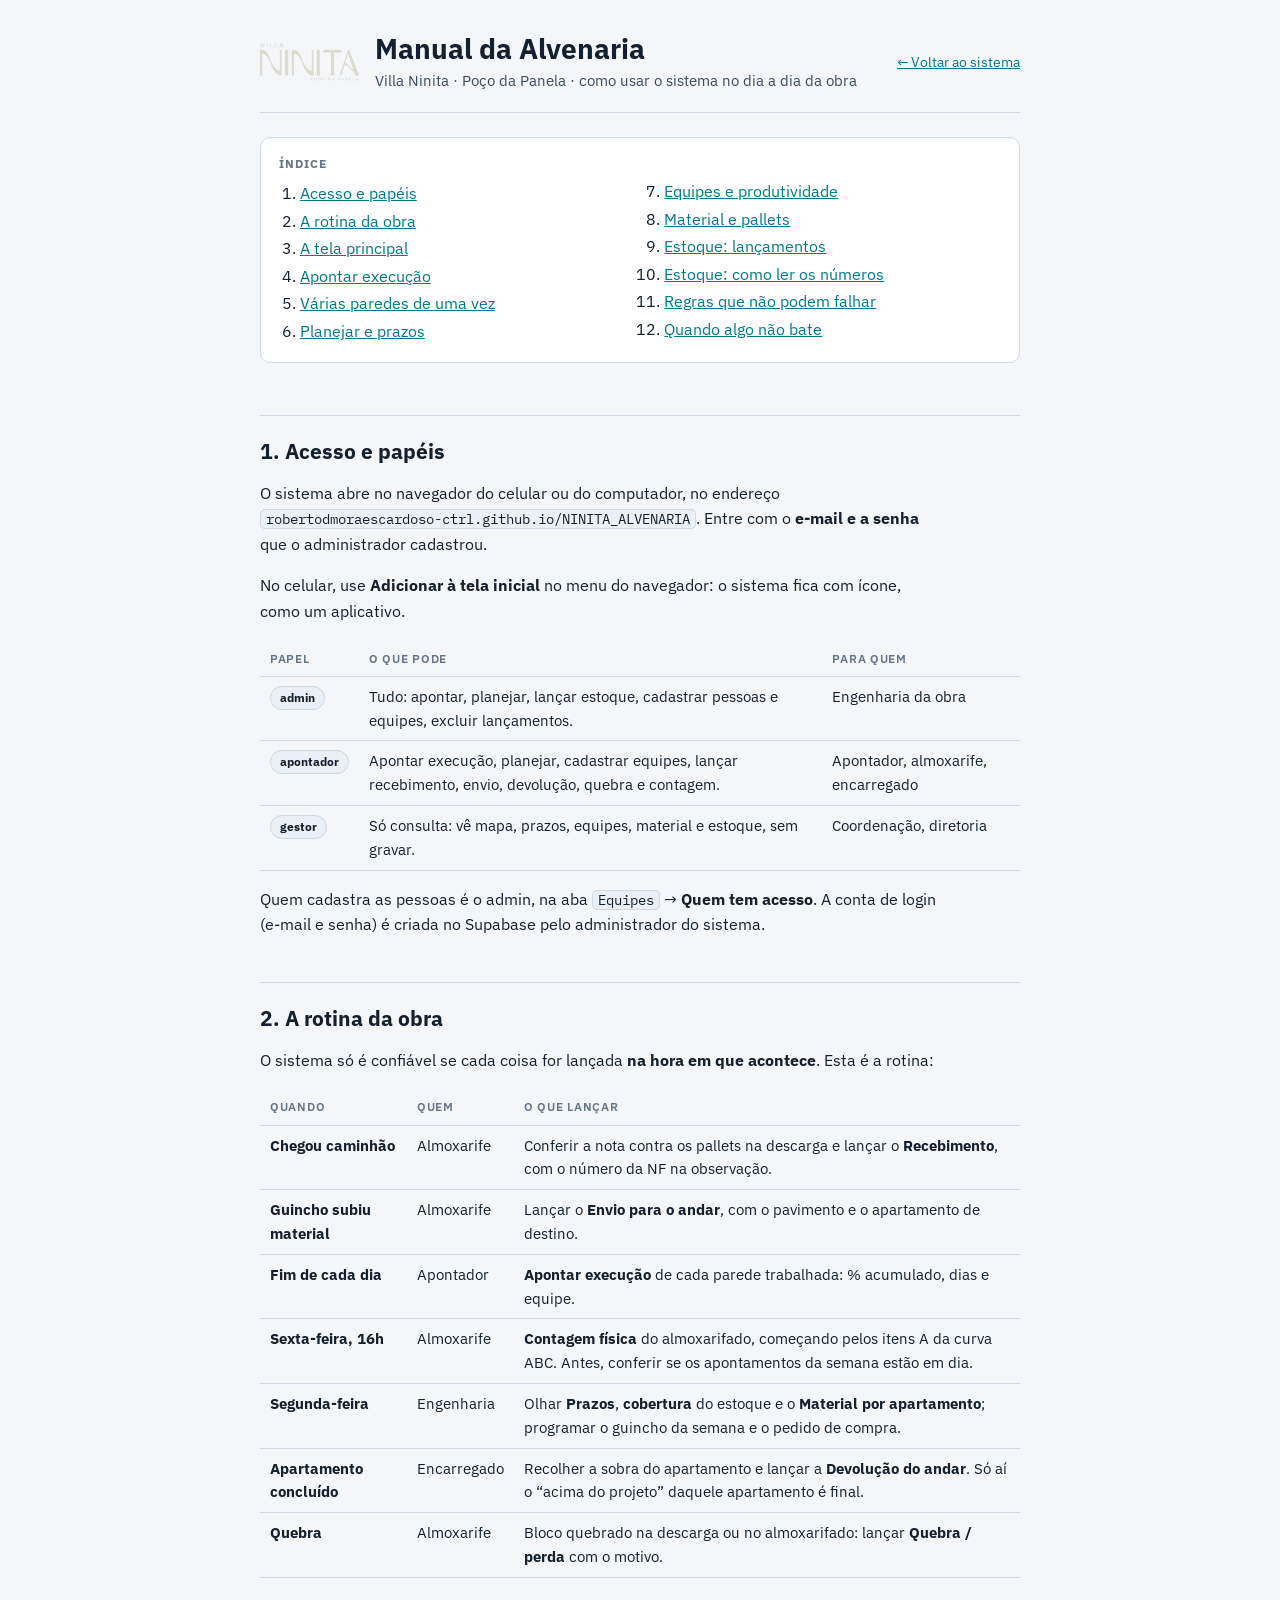
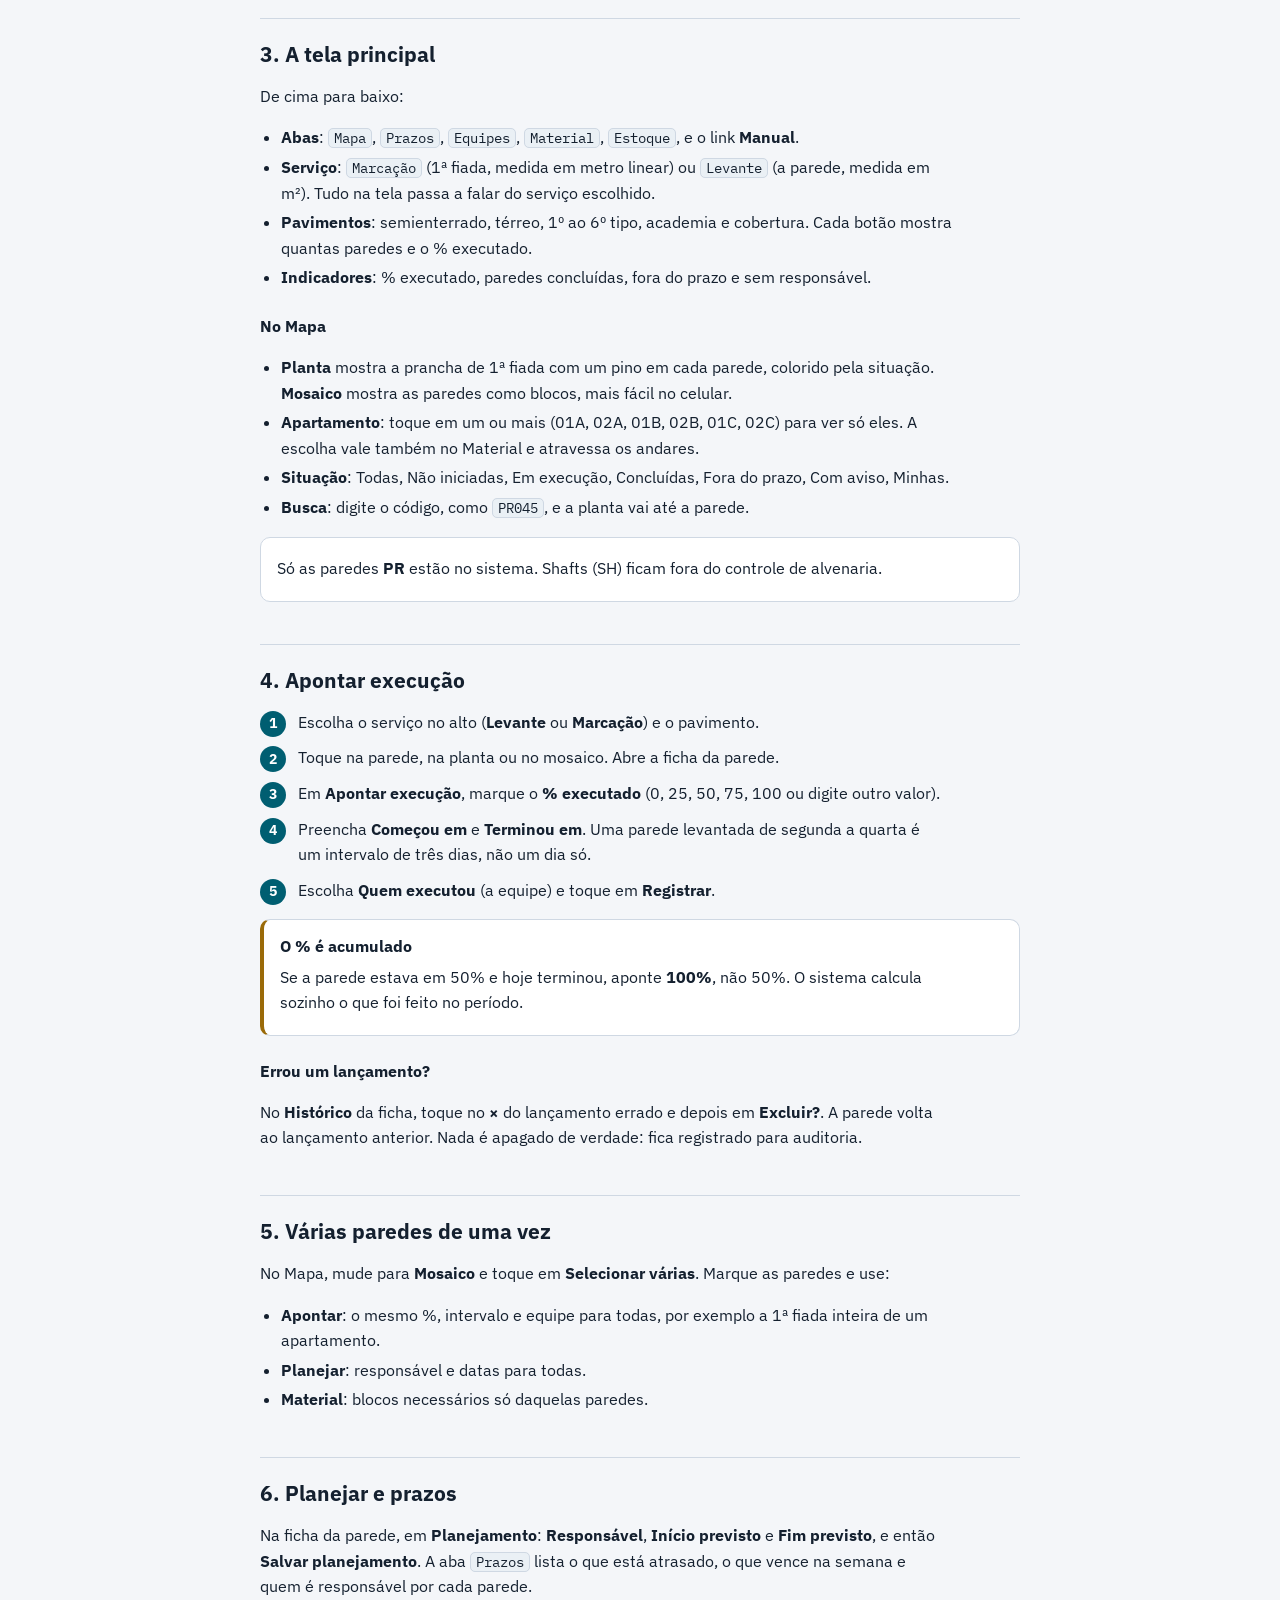
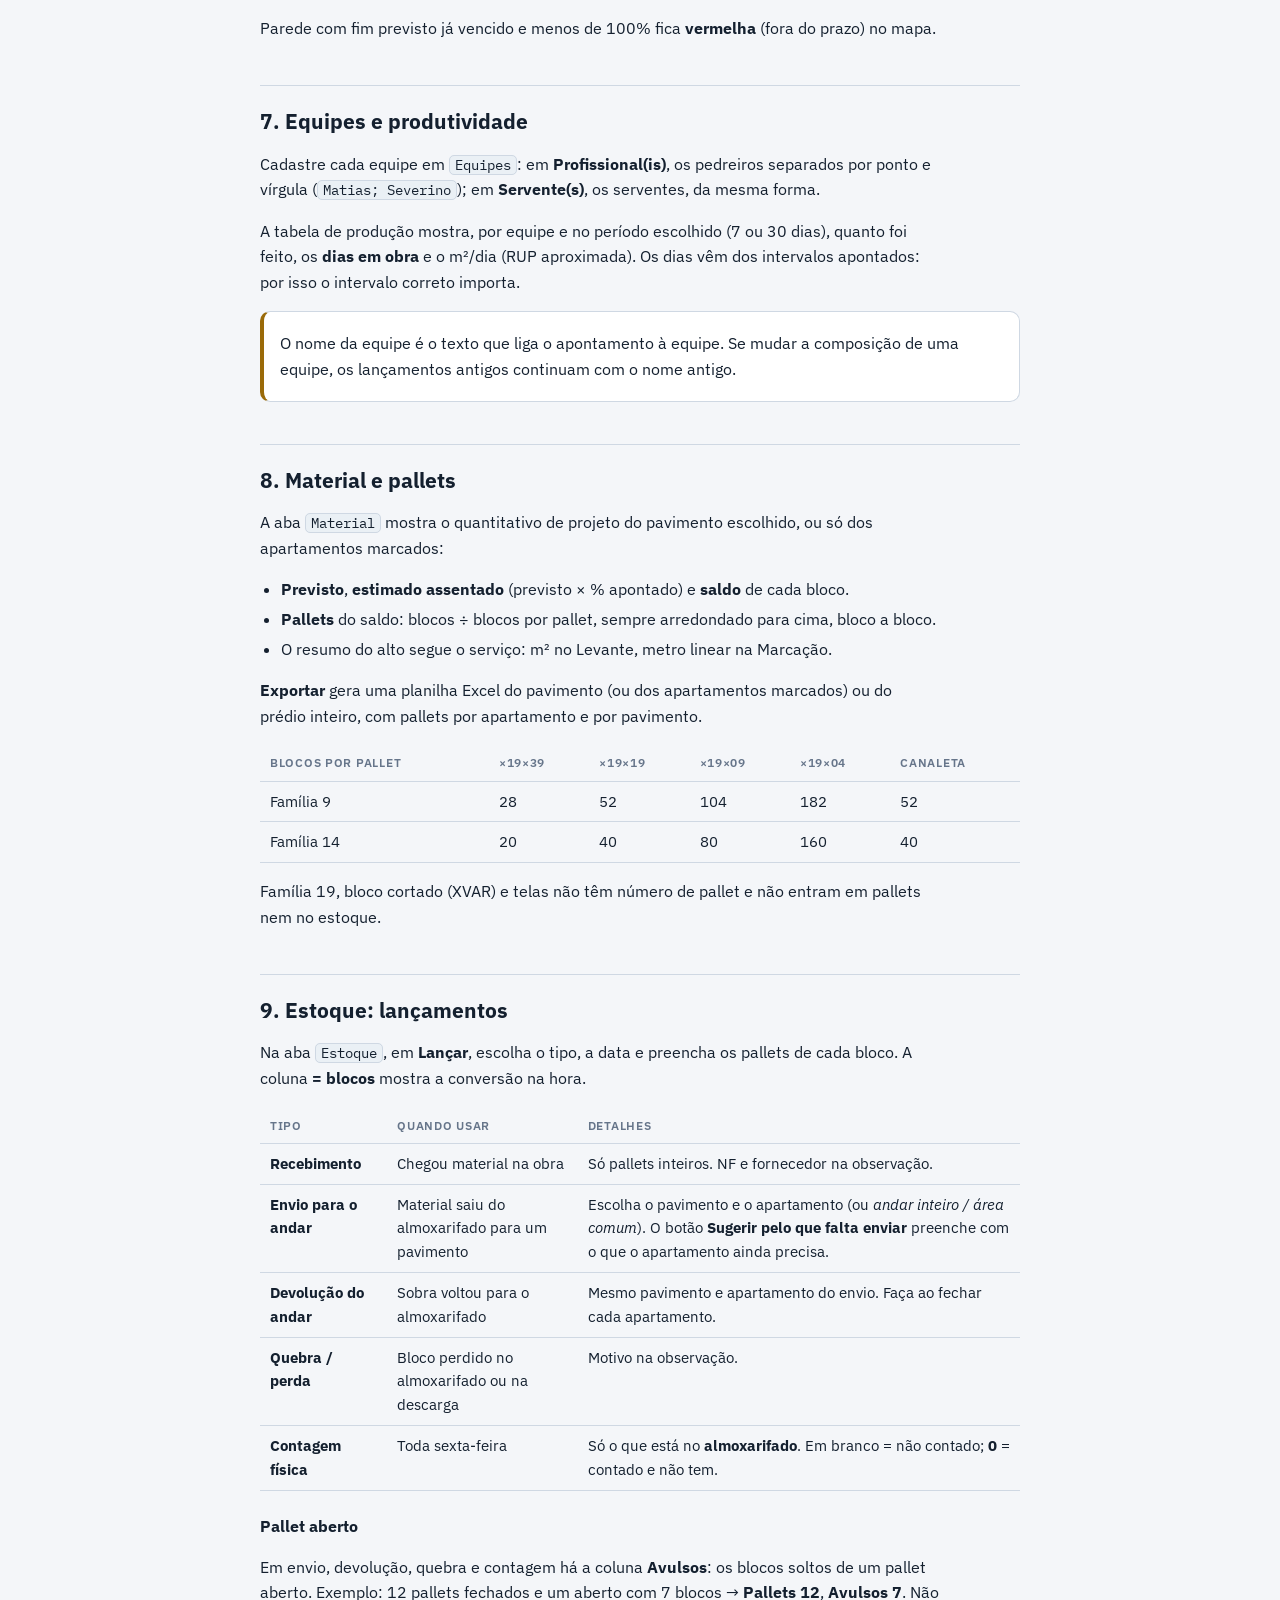
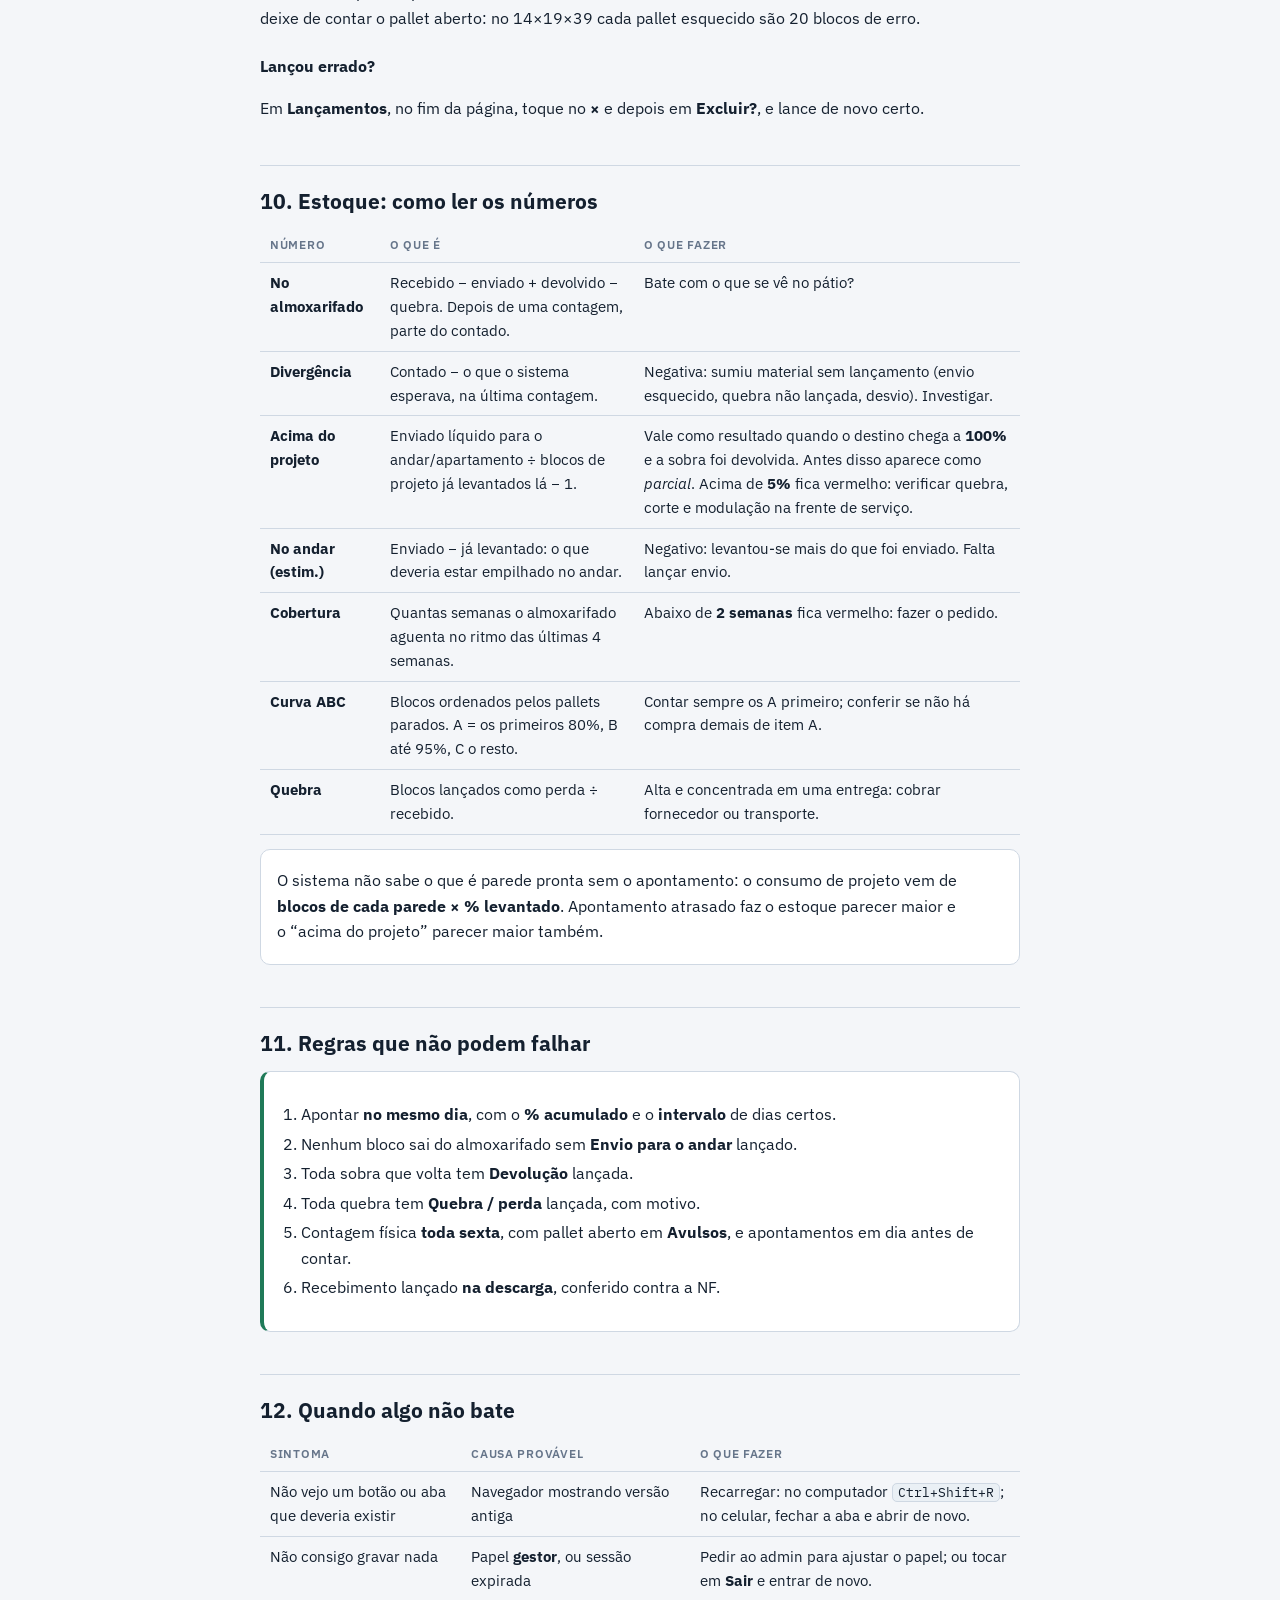
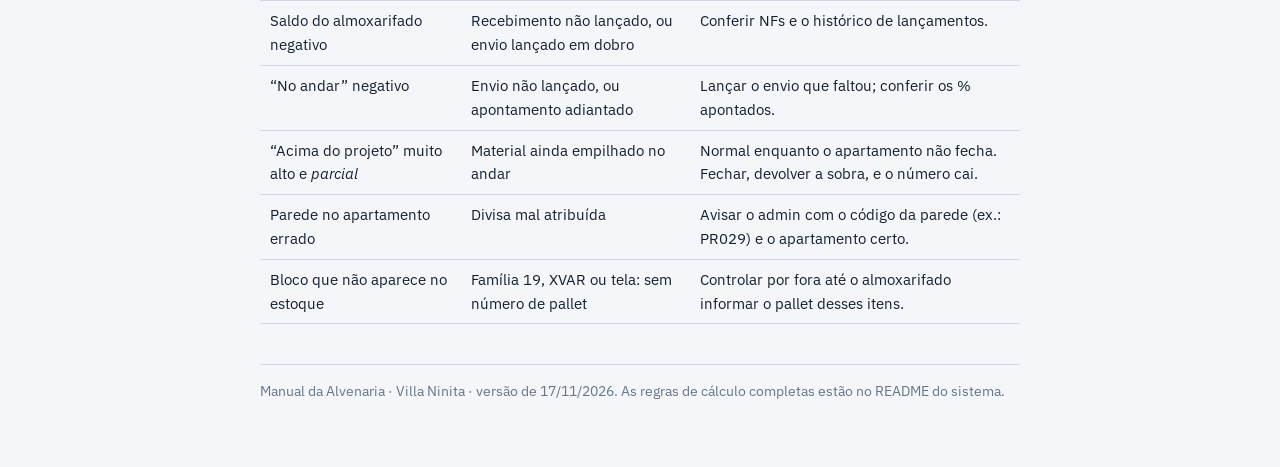
==== manual.html @ 015a8694 "feat(estoque): envio ao andar, devolução, quebra, avulsos, cobertura; manual Migração 007: tipos env" ====
<!doctype html>
<html lang="pt-BR">
<head>
<meta charset="utf-8">
<meta name="viewport" content="width=device-width, initial-scale=1, viewport-fit=cover">
<title>Manual da Alvenaria · Villa Ninita</title>
<link rel="icon" href="assets/img/icone.png">
<link rel="preconnect" href="https://fonts.googleapis.com">
<link rel="preconnect" href="https://fonts.gstatic.com" crossorigin>
<link href="https://fonts.googleapis.com/css2?family=IBM+Plex+Sans:wght@400;500;600;700&family=IBM+Plex+Mono:wght@500&display=swap" rel="stylesheet">
<style>
/* Manual de campo: uma coluna de leitura, índice no topo, mesma
   paleta do sistema (escura por padrão, clara se o aparelho pedir). */
:root{
  --fundo:#0b1220; --painel:#101b30; --painel-2:#1a253c; --borda:#2e3b56;
  --texto:#e8eaed; --texto-2:#a9b4c6; --texto-3:#75829a;
  --marca:#005e71; --destaque:#5daaab;
  --ok:#4fae8b; --alerta:#d9a441; --perigo:#e0645a;
  --corpo:"IBM Plex Sans", system-ui, -apple-system, "Segoe UI", sans-serif;
  --mono:"IBM Plex Mono", ui-monospace, Consolas, monospace;
  color-scheme:dark;
}
@media (prefers-color-scheme: light){
  :root:not([data-theme="dark"]){
    --fundo:#f4f6f9; --painel:#ffffff; --painel-2:#eaf0f5; --borda:#cfd8e3;
    --texto:#14202f; --texto-2:#3c4b60; --texto-3:#66758a;
    --marca:#005e71; --destaque:#007a8c;
    --ok:#1f7a58; --alerta:#9a6a08; --perigo:#b8372d;
    color-scheme:light;
  }
}
:root[data-theme="light"]{
  --fundo:#f4f6f9; --painel:#ffffff; --painel-2:#eaf0f5; --borda:#cfd8e3;
  --texto:#14202f; --texto-2:#3c4b60; --texto-3:#66758a;
  --marca:#005e71; --destaque:#007a8c;
  --ok:#1f7a58; --alerta:#9a6a08; --perigo:#b8372d;
  color-scheme:light;
}
*{box-sizing:border-box}
html{-webkit-text-size-adjust:100%}
body{margin:0;background:var(--fundo);color:var(--texto);font:16px/1.6 var(--corpo);
  padding-left:max(16px, env(safe-area-inset-left, 0px));padding-right:max(16px, env(safe-area-inset-right, 0px));
  padding-block:0 64px}
.pagina{max-width:760px;margin:0 auto}
header.capa{padding-block:32px 20px;border-bottom:1px solid var(--borda);display:flex;gap:16px;align-items:center;flex-wrap:wrap}
header.capa img{height:38px;width:auto}
header.capa .t{min-width:0}
h1{font-size:1.75rem;line-height:1.2;margin:0;text-wrap:balance}
.sub{color:var(--texto-2);margin:2px 0 0;font-size:.95rem}
.voltar{margin-left:auto;font-size:.9rem}
a{color:var(--destaque)}
a:focus-visible,button:focus-visible{outline:2px solid var(--destaque);outline-offset:2px}
nav.indice{margin:24px 0;padding:16px 18px;background:var(--painel);border:1px solid var(--borda);border-radius:10px}
nav.indice b{display:block;font-size:.75rem;letter-spacing:.08em;text-transform:uppercase;color:var(--texto-3);margin-bottom:6px}
nav.indice ol{margin:0;padding-left:1.3em;columns:2;column-gap:28px}
nav.indice li{break-inside:avoid;margin:2px 0}
@media (max-width:560px){ nav.indice ol{columns:1} }
section{padding-top:28px}
h2{font-size:1.3rem;line-height:1.3;margin:0 0 10px;text-wrap:balance;border-top:1px solid var(--borda);padding-top:22px}
h3{font-size:1.02rem;margin:22px 0 6px}
p,li{max-width:68ch}
ul,ol{padding-left:1.3em}
li{margin:4px 0}
.rotulo{font-family:var(--mono);font-size:.86em;background:var(--painel-2);border:1px solid var(--borda);border-radius:5px;padding:0 5px;white-space:nowrap}
.quadro{background:var(--painel);border:1px solid var(--borda);border-radius:10px;padding:14px 16px;margin:14px 0}
.quadro.alerta{border-left:4px solid var(--alerta)}
.quadro.perigo{border-left:4px solid var(--perigo)}
.quadro.ok{border-left:4px solid var(--ok)}
.quadro p{margin:.3em 0}
.quadro b.t{display:block;margin-bottom:2px}
.rolar{overflow-x:auto;margin:12px 0}
table{border-collapse:collapse;width:100%;font-size:.93rem;font-variant-numeric:tabular-nums}
th,td{text-align:left;padding:8px 10px;border-bottom:1px solid var(--borda);vertical-align:top}
th{font-size:.75rem;letter-spacing:.06em;text-transform:uppercase;color:var(--texto-3);font-weight:600}
.passos{counter-reset:p;list-style:none;padding-left:0}
.passos > li{counter-increment:p;position:relative;padding-left:38px;margin:10px 0}
.passos > li::before{content:counter(p);position:absolute;left:0;top:1px;width:26px;height:26px;border-radius:50%;
  background:var(--marca);color:#fff;font-weight:700;font-size:.85rem;display:grid;place-items:center}
.papel{display:inline-block;font-size:.78rem;font-weight:700;border-radius:999px;padding:1px 9px;border:1px solid var(--borda);background:var(--painel-2)}
footer{margin-top:40px;padding-top:16px;border-top:1px solid var(--borda);color:var(--texto-3);font-size:.85rem}
@media (prefers-reduced-motion: no-preference){ html{scroll-behavior:smooth} }
</style>
</head>
<body>
<div class="pagina">

<header class="capa">
  <img src="assets/img/logo.png" alt="Villa Ninita">
  <div class="t">
    <h1>Manual da Alvenaria</h1>
    <p class="sub">Villa Ninita · Poço da Panela · como usar o sistema no dia a dia da obra</p>
  </div>
  <a class="voltar" href="./">← Voltar ao sistema</a>
</header>

<nav class="indice" aria-label="Índice">
  <b>Índice</b>
  <ol>
    <li><a href="#acesso">Acesso e papéis</a></li>
    <li><a href="#rotina">A rotina da obra</a></li>
    <li><a href="#tela">A tela principal</a></li>
    <li><a href="#apontar">Apontar execução</a></li>
    <li><a href="#lote">Várias paredes de uma vez</a></li>
    <li><a href="#prazos">Planejar e prazos</a></li>
    <li><a href="#equipes">Equipes e produtividade</a></li>
    <li><a href="#material">Material e pallets</a></li>
    <li><a href="#estoque">Estoque: lançamentos</a></li>
    <li><a href="#ler">Estoque: como ler os números</a></li>
    <li><a href="#regras">Regras que não podem falhar</a></li>
    <li><a href="#problemas">Quando algo não bate</a></li>
  </ol>
</nav>

<section id="acesso">
  <h2>1. Acesso e papéis</h2>
  <p>O sistema abre no navegador do celular ou do computador, no endereço
    <span class="rotulo">robertodmoraescardoso-ctrl.github.io/NINITA_ALVENARIA</span>.
    Entre com o <b>e-mail e a senha</b> que o administrador cadastrou.</p>
  <p>No celular, use <b>Adicionar à tela inicial</b> no menu do navegador: o sistema fica com ícone, como um aplicativo.</p>
  <div class="rolar"><table>
    <thead><tr><th>Papel</th><th>O que pode</th><th>Para quem</th></tr></thead>
    <tbody>
      <tr><td><span class="papel">admin</span></td><td>Tudo: apontar, planejar, lançar estoque, cadastrar pessoas e equipes, excluir lançamentos.</td><td>Engenharia da obra</td></tr>
      <tr><td><span class="papel">apontador</span></td><td>Apontar execução, planejar, cadastrar equipes, lançar recebimento, envio, devolução, quebra e contagem.</td><td>Apontador, almoxarife, encarregado</td></tr>
      <tr><td><span class="papel">gestor</span></td><td>Só consulta: vê mapa, prazos, equipes, material e estoque, sem gravar.</td><td>Coordenação, diretoria</td></tr>
    </tbody>
  </table></div>
  <p>Quem cadastra as pessoas é o admin, na aba <span class="rotulo">Equipes</span> → <b>Quem tem acesso</b>. A conta de login (e-mail e senha) é criada no Supabase pelo administrador do sistema.</p>
</section>

<section id="rotina">
  <h2>2. A rotina da obra</h2>
  <p>O sistema só é confiável se cada coisa for lançada <b>na hora em que acontece</b>. Esta é a rotina:</p>
  <div class="rolar"><table>
    <thead><tr><th>Quando</th><th>Quem</th><th>O que lançar</th></tr></thead>
    <tbody>
      <tr><td><b>Chegou caminhão</b></td><td>Almoxarife</td><td>Conferir a nota contra os pallets na descarga e lançar o <b>Recebimento</b>, com o número da NF na observação.</td></tr>
      <tr><td><b>Guincho subiu material</b></td><td>Almoxarife</td><td>Lançar o <b>Envio para o andar</b>, com o pavimento e o apartamento de destino.</td></tr>
      <tr><td><b>Fim de cada dia</b></td><td>Apontador</td><td><b>Apontar execução</b> de cada parede trabalhada: % acumulado, dias e equipe.</td></tr>
      <tr><td><b>Sexta-feira, 16h</b></td><td>Almoxarife</td><td><b>Contagem física</b> do almoxarifado, começando pelos itens A da curva ABC. Antes, conferir se os apontamentos da semana estão em dia.</td></tr>
      <tr><td><b>Segunda-feira</b></td><td>Engenharia</td><td>Olhar <b>Prazos</b>, <b>cobertura</b> do estoque e o <b>Material por apartamento</b>; programar o guincho da semana e o pedido de compra.</td></tr>
      <tr><td><b>Apartamento concluído</b></td><td>Encarregado</td><td>Recolher a sobra do apartamento e lançar a <b>Devolução do andar</b>. Só aí o “acima do projeto” daquele apartamento é final.</td></tr>
      <tr><td><b>Quebra</b></td><td>Almoxarife</td><td>Bloco quebrado na descarga ou no almoxarifado: lançar <b>Quebra / perda</b> com o motivo.</td></tr>
    </tbody>
  </table></div>
</section>

<section id="tela">
  <h2>3. A tela principal</h2>
  <p>De cima para baixo:</p>
  <ul>
    <li><b>Abas</b>: <span class="rotulo">Mapa</span>, <span class="rotulo">Prazos</span>, <span class="rotulo">Equipes</span>, <span class="rotulo">Material</span>, <span class="rotulo">Estoque</span>, e o link <b>Manual</b>.</li>
    <li><b>Serviço</b>: <span class="rotulo">Marcação</span> (1ª fiada, medida em metro linear) ou <span class="rotulo">Levante</span> (a parede, medida em m²). Tudo na tela passa a falar do serviço escolhido.</li>
    <li><b>Pavimentos</b>: semienterrado, térreo, 1º ao 6º tipo, academia e cobertura. Cada botão mostra quantas paredes e o % executado.</li>
    <li><b>Indicadores</b>: % executado, paredes concluídas, fora do prazo e sem responsável.</li>
  </ul>
  <h3>No Mapa</h3>
  <ul>
    <li><b>Planta</b> mostra a prancha de 1ª fiada com um pino em cada parede, colorido pela situação. <b>Mosaico</b> mostra as paredes como blocos, mais fácil no celular.</li>
    <li><b>Apartamento</b>: toque em um ou mais (01A, 02A, 01B, 02B, 01C, 02C) para ver só eles. A escolha vale também no Material e atravessa os andares.</li>
    <li><b>Situação</b>: Todas, Não iniciadas, Em execução, Concluídas, Fora do prazo, Com aviso, Minhas.</li>
    <li><b>Busca</b>: digite o código, como <span class="rotulo">PR045</span>, e a planta vai até a parede.</li>
  </ul>
  <div class="quadro"><p>Só as paredes <b>PR</b> estão no sistema. Shafts (SH) ficam fora do controle de alvenaria.</p></div>
</section>

<section id="apontar">
  <h2>4. Apontar execução</h2>
  <ol class="passos">
    <li>Escolha o serviço no alto (<b>Levante</b> ou <b>Marcação</b>) e o pavimento.</li>
    <li>Toque na parede, na planta ou no mosaico. Abre a ficha da parede.</li>
    <li>Em <b>Apontar execução</b>, marque o <b>% executado</b> (0, 25, 50, 75, 100 ou digite outro valor).</li>
    <li>Preencha <b>Começou em</b> e <b>Terminou em</b>. Uma parede levantada de segunda a quarta é um intervalo de três dias, não um dia só.</li>
    <li>Escolha <b>Quem executou</b> (a equipe) e toque em <b>Registrar</b>.</li>
  </ol>
  <div class="quadro alerta"><b class="t">O % é acumulado</b>
    <p>Se a parede estava em 50% e hoje terminou, aponte <b>100%</b>, não 50%. O sistema calcula sozinho o que foi feito no período.</p></div>
  <h3>Errou um lançamento?</h3>
  <p>No <b>Histórico</b> da ficha, toque no <b>×</b> do lançamento errado e depois em <b>Excluir?</b>. A parede volta ao lançamento anterior. Nada é apagado de verdade: fica registrado para auditoria.</p>
</section>

<section id="lote">
  <h2>5. Várias paredes de uma vez</h2>
  <p>No Mapa, mude para <b>Mosaico</b> e toque em <b>Selecionar várias</b>. Marque as paredes e use:</p>
  <ul>
    <li><b>Apontar</b>: o mesmo %, intervalo e equipe para todas, por exemplo a 1ª fiada inteira de um apartamento.</li>
    <li><b>Planejar</b>: responsável e datas para todas.</li>
    <li><b>Material</b>: blocos necessários só daquelas paredes.</li>
  </ul>
</section>

<section id="prazos">
  <h2>6. Planejar e prazos</h2>
  <p>Na ficha da parede, em <b>Planejamento</b>: <b>Responsável</b>, <b>Início previsto</b> e <b>Fim previsto</b>, e então <b>Salvar planejamento</b>. A aba <span class="rotulo">Prazos</span> lista o que está atrasado, o que vence na semana e quem é responsável por cada parede.</p>
  <p>Parede com fim previsto já vencido e menos de 100% fica <b>vermelha</b> (fora do prazo) no mapa.</p>
</section>

<section id="equipes">
  <h2>7. Equipes e produtividade</h2>
  <p>Cadastre cada equipe em <span class="rotulo">Equipes</span>: em <b>Profissional(is)</b>, os pedreiros separados por ponto e vírgula (<span class="rotulo">Matias; Severino</span>); em <b>Servente(s)</b>, os serventes, da mesma forma.</p>
  <p>A tabela de produção mostra, por equipe e no período escolhido (7 ou 30 dias), quanto foi feito, os <b>dias em obra</b> e o m²/dia (RUP aproximada). Os dias vêm dos intervalos apontados: por isso o intervalo correto importa.</p>
  <div class="quadro alerta"><p>O nome da equipe é o texto que liga o apontamento à equipe. Se mudar a composição de uma equipe, os lançamentos antigos continuam com o nome antigo.</p></div>
</section>

<section id="material">
  <h2>8. Material e pallets</h2>
  <p>A aba <span class="rotulo">Material</span> mostra o quantitativo de projeto do pavimento escolhido, ou só dos apartamentos marcados:</p>
  <ul>
    <li><b>Previsto</b>, <b>estimado assentado</b> (previsto × % apontado) e <b>saldo</b> de cada bloco.</li>
    <li><b>Pallets</b> do saldo: blocos ÷ blocos por pallet, sempre arredondado para cima, bloco a bloco.</li>
    <li>O resumo do alto segue o serviço: m² no Levante, metro linear na Marcação.</li>
  </ul>
  <p><b>Exportar</b> gera uma planilha Excel do pavimento (ou dos apartamentos marcados) ou do prédio inteiro, com pallets por apartamento e por pavimento.</p>
  <div class="rolar"><table>
    <thead><tr><th>Blocos por pallet</th><th>×19×39</th><th>×19×19</th><th>×19×09</th><th>×19×04</th><th>Canaleta</th></tr></thead>
    <tbody>
      <tr><td>Família 9</td><td>28</td><td>52</td><td>104</td><td>182</td><td>52</td></tr>
      <tr><td>Família 14</td><td>20</td><td>40</td><td>80</td><td>160</td><td>40</td></tr>
    </tbody>
  </table></div>
  <p>Família 19, bloco cortado (XVAR) e telas não têm número de pallet e não entram em pallets nem no estoque.</p>
</section>

<section id="estoque">
  <h2>9. Estoque: lançamentos</h2>
  <p>Na aba <span class="rotulo">Estoque</span>, em <b>Lançar</b>, escolha o tipo, a data e preencha os pallets de cada bloco. A coluna <b>= blocos</b> mostra a conversão na hora.</p>
  <div class="rolar"><table>
    <thead><tr><th>Tipo</th><th>Quando usar</th><th>Detalhes</th></tr></thead>
    <tbody>
      <tr><td><b>Recebimento</b></td><td>Chegou material na obra</td><td>Só pallets inteiros. NF e fornecedor na observação.</td></tr>
      <tr><td><b>Envio para o andar</b></td><td>Material saiu do almoxarifado para um pavimento</td><td>Escolha o pavimento e o apartamento (ou <i>andar inteiro / área comum</i>). O botão <b>Sugerir pelo que falta enviar</b> preenche com o que o apartamento ainda precisa.</td></tr>
      <tr><td><b>Devolução do andar</b></td><td>Sobra voltou para o almoxarifado</td><td>Mesmo pavimento e apartamento do envio. Faça ao fechar cada apartamento.</td></tr>
      <tr><td><b>Quebra / perda</b></td><td>Bloco perdido no almoxarifado ou na descarga</td><td>Motivo na observação.</td></tr>
      <tr><td><b>Contagem física</b></td><td>Toda sexta-feira</td><td>Só o que está no <b>almoxarifado</b>. Em branco = não contado; <b>0</b> = contado e não tem.</td></tr>
    </tbody>
  </table></div>
  <h3>Pallet aberto</h3>
  <p>Em envio, devolução, quebra e contagem há a coluna <b>Avulsos</b>: os blocos soltos de um pallet aberto. Exemplo: 12 pallets fechados e um aberto com 7 blocos → <b>Pallets 12</b>, <b>Avulsos 7</b>. Não deixe de contar o pallet aberto: no 14×19×39 cada pallet esquecido são 20 blocos de erro.</p>
  <h3>Lançou errado?</h3>
  <p>Em <b>Lançamentos</b>, no fim da página, toque no <b>×</b> e depois em <b>Excluir?</b>, e lance de novo certo.</p>
</section>

<section id="ler">
  <h2>10. Estoque: como ler os números</h2>
  <div class="rolar"><table>
    <thead><tr><th>Número</th><th>O que é</th><th>O que fazer</th></tr></thead>
    <tbody>
      <tr><td><b>No almoxarifado</b></td><td>Recebido − enviado + devolvido − quebra. Depois de uma contagem, parte do contado.</td><td>Bate com o que se vê no pátio?</td></tr>
      <tr><td><b>Divergência</b></td><td>Contado − o que o sistema esperava, na última contagem.</td><td>Negativa: sumiu material sem lançamento (envio esquecido, quebra não lançada, desvio). Investigar.</td></tr>
      <tr><td><b>Acima do projeto</b></td><td>Enviado líquido para o andar/apartamento ÷ blocos de projeto já levantados lá − 1.</td><td>Vale como resultado quando o destino chega a <b>100%</b> e a sobra foi devolvida. Antes disso aparece como <i>parcial</i>. Acima de <b>5%</b> fica vermelho: verificar quebra, corte e modulação na frente de serviço.</td></tr>
      <tr><td><b>No andar (estim.)</b></td><td>Enviado − já levantado: o que deveria estar empilhado no andar.</td><td>Negativo: levantou-se mais do que foi enviado. Falta lançar envio.</td></tr>
      <tr><td><b>Cobertura</b></td><td>Quantas semanas o almoxarifado aguenta no ritmo das últimas 4 semanas.</td><td>Abaixo de <b>2 semanas</b> fica vermelho: fazer o pedido.</td></tr>
      <tr><td><b>Curva ABC</b></td><td>Blocos ordenados pelos pallets parados. A = os primeiros 80%, B até 95%, C o resto.</td><td>Contar sempre os A primeiro; conferir se não há compra demais de item A.</td></tr>
      <tr><td><b>Quebra</b></td><td>Blocos lançados como perda ÷ recebido.</td><td>Alta e concentrada em uma entrega: cobrar fornecedor ou transporte.</td></tr>
    </tbody>
  </table></div>
  <div class="quadro"><p>O sistema não sabe o que é parede pronta sem o apontamento: o consumo de projeto vem de <b>blocos de cada parede × % levantado</b>. Apontamento atrasado faz o estoque parecer maior e o “acima do projeto” parecer maior também.</p></div>
</section>

<section id="regras">
  <h2>11. Regras que não podem falhar</h2>
  <div class="quadro ok">
    <ol>
      <li>Apontar <b>no mesmo dia</b>, com o <b>% acumulado</b> e o <b>intervalo</b> de dias certos.</li>
      <li>Nenhum bloco sai do almoxarifado sem <b>Envio para o andar</b> lançado.</li>
      <li>Toda sobra que volta tem <b>Devolução</b> lançada.</li>
      <li>Toda quebra tem <b>Quebra / perda</b> lançada, com motivo.</li>
      <li>Contagem física <b>toda sexta</b>, com pallet aberto em <b>Avulsos</b>, e apontamentos em dia antes de contar.</li>
      <li>Recebimento lançado <b>na descarga</b>, conferido contra a NF.</li>
    </ol>
  </div>
</section>

<section id="problemas">
  <h2>12. Quando algo não bate</h2>
  <div class="rolar"><table>
    <thead><tr><th>Sintoma</th><th>Causa provável</th><th>O que fazer</th></tr></thead>
    <tbody>
      <tr><td>Não vejo um botão ou aba que deveria existir</td><td>Navegador mostrando versão antiga</td><td>Recarregar: no computador <span class="rotulo">Ctrl+Shift+R</span>; no celular, fechar a aba e abrir de novo.</td></tr>
      <tr><td>Não consigo gravar nada</td><td>Papel <b>gestor</b>, ou sessão expirada</td><td>Pedir ao admin para ajustar o papel; ou tocar em <b>Sair</b> e entrar de novo.</td></tr>
      <tr><td>Saldo do almoxarifado negativo</td><td>Recebimento não lançado, ou envio lançado em dobro</td><td>Conferir NFs e o histórico de lançamentos.</td></tr>
      <tr><td>“No andar” negativo</td><td>Envio não lançado, ou apontamento adiantado</td><td>Lançar o envio que faltou; conferir os % apontados.</td></tr>
      <tr><td>“Acima do projeto” muito alto e <i>parcial</i></td><td>Material ainda empilhado no andar</td><td>Normal enquanto o apartamento não fecha. Fechar, devolver a sobra, e o número cai.</td></tr>
      <tr><td>Parede no apartamento errado</td><td>Divisa mal atribuída</td><td>Avisar o admin com o código da parede (ex.: PR029) e o apartamento certo.</td></tr>
      <tr><td>Bloco que não aparece no estoque</td><td>Família 19, XVAR ou tela: sem número de pallet</td><td>Controlar por fora até o almoxarifado informar o pallet desses itens.</td></tr>
    </tbody>
  </table></div>
</section>

<footer>
  Manual da Alvenaria · Villa Ninita · versão de 17/11/2026. As regras de cálculo completas estão no README do sistema.
</footer>

</div>
</body>
</html>
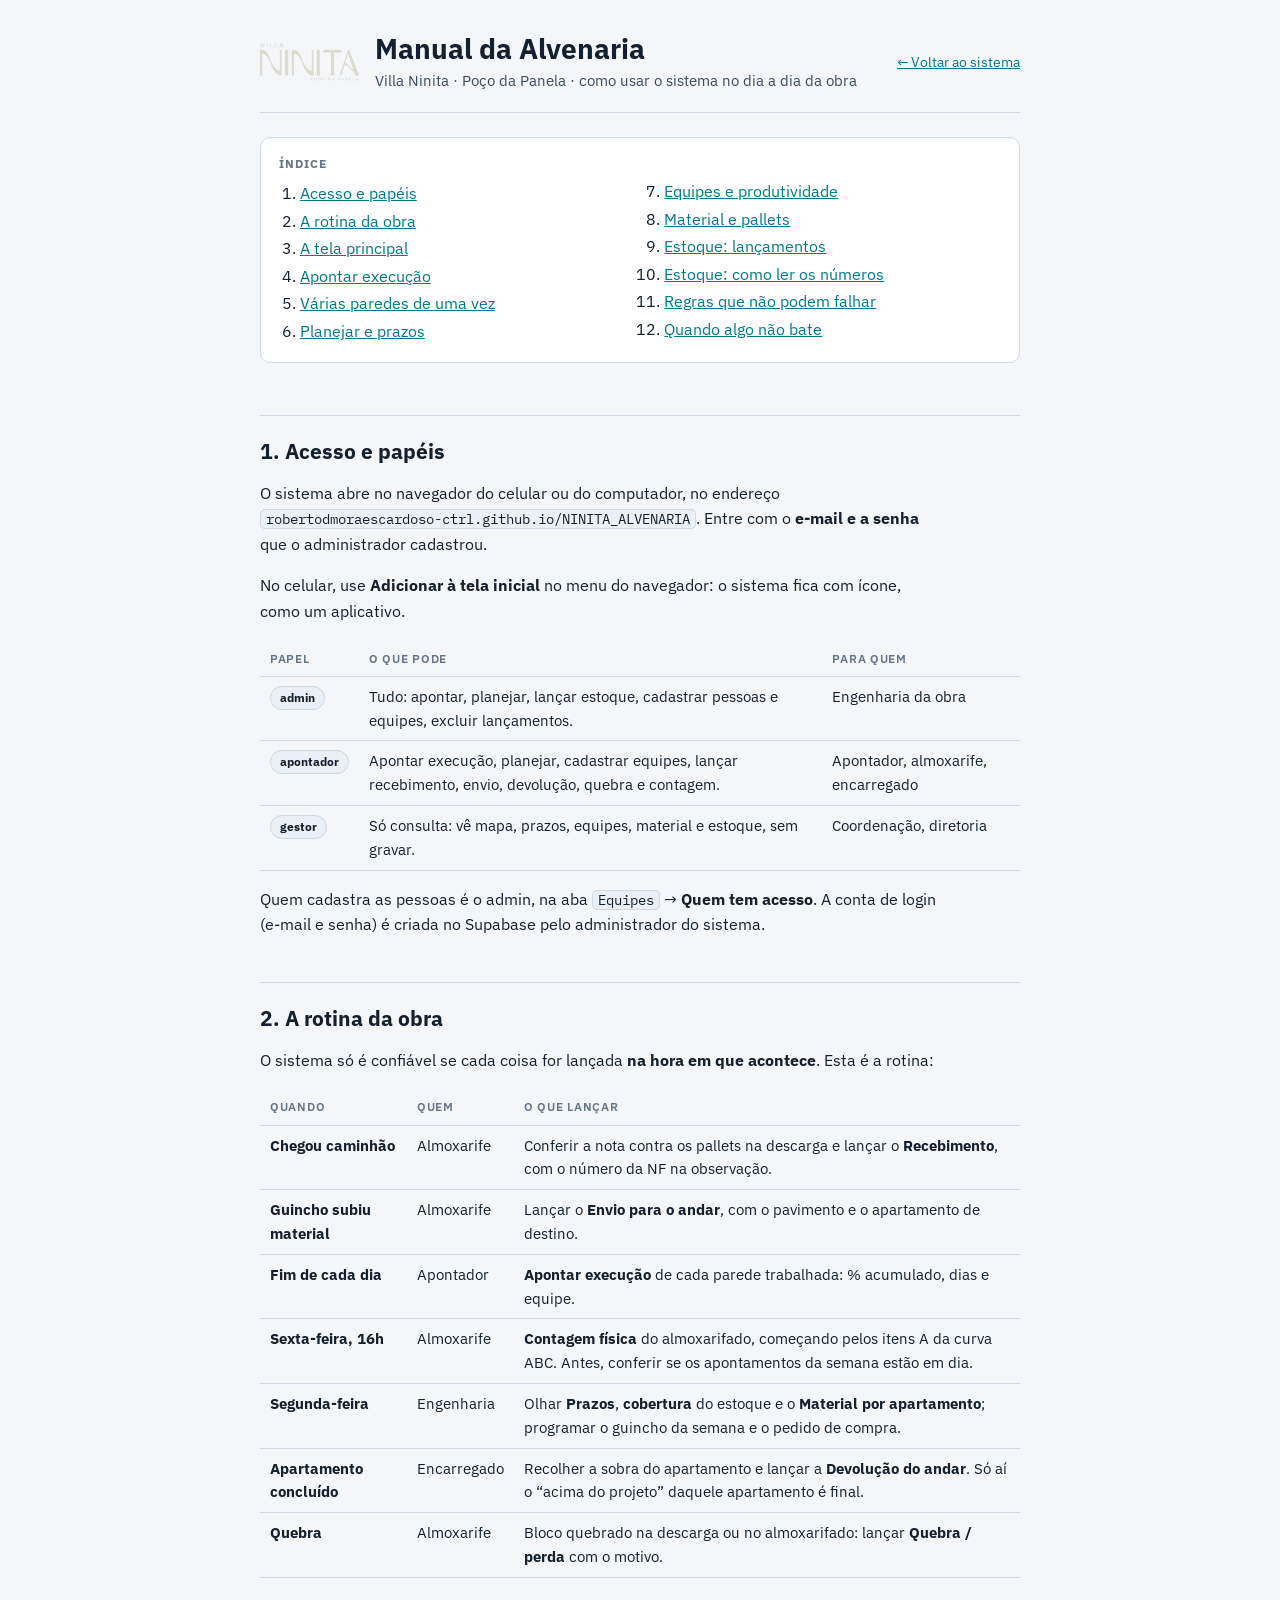
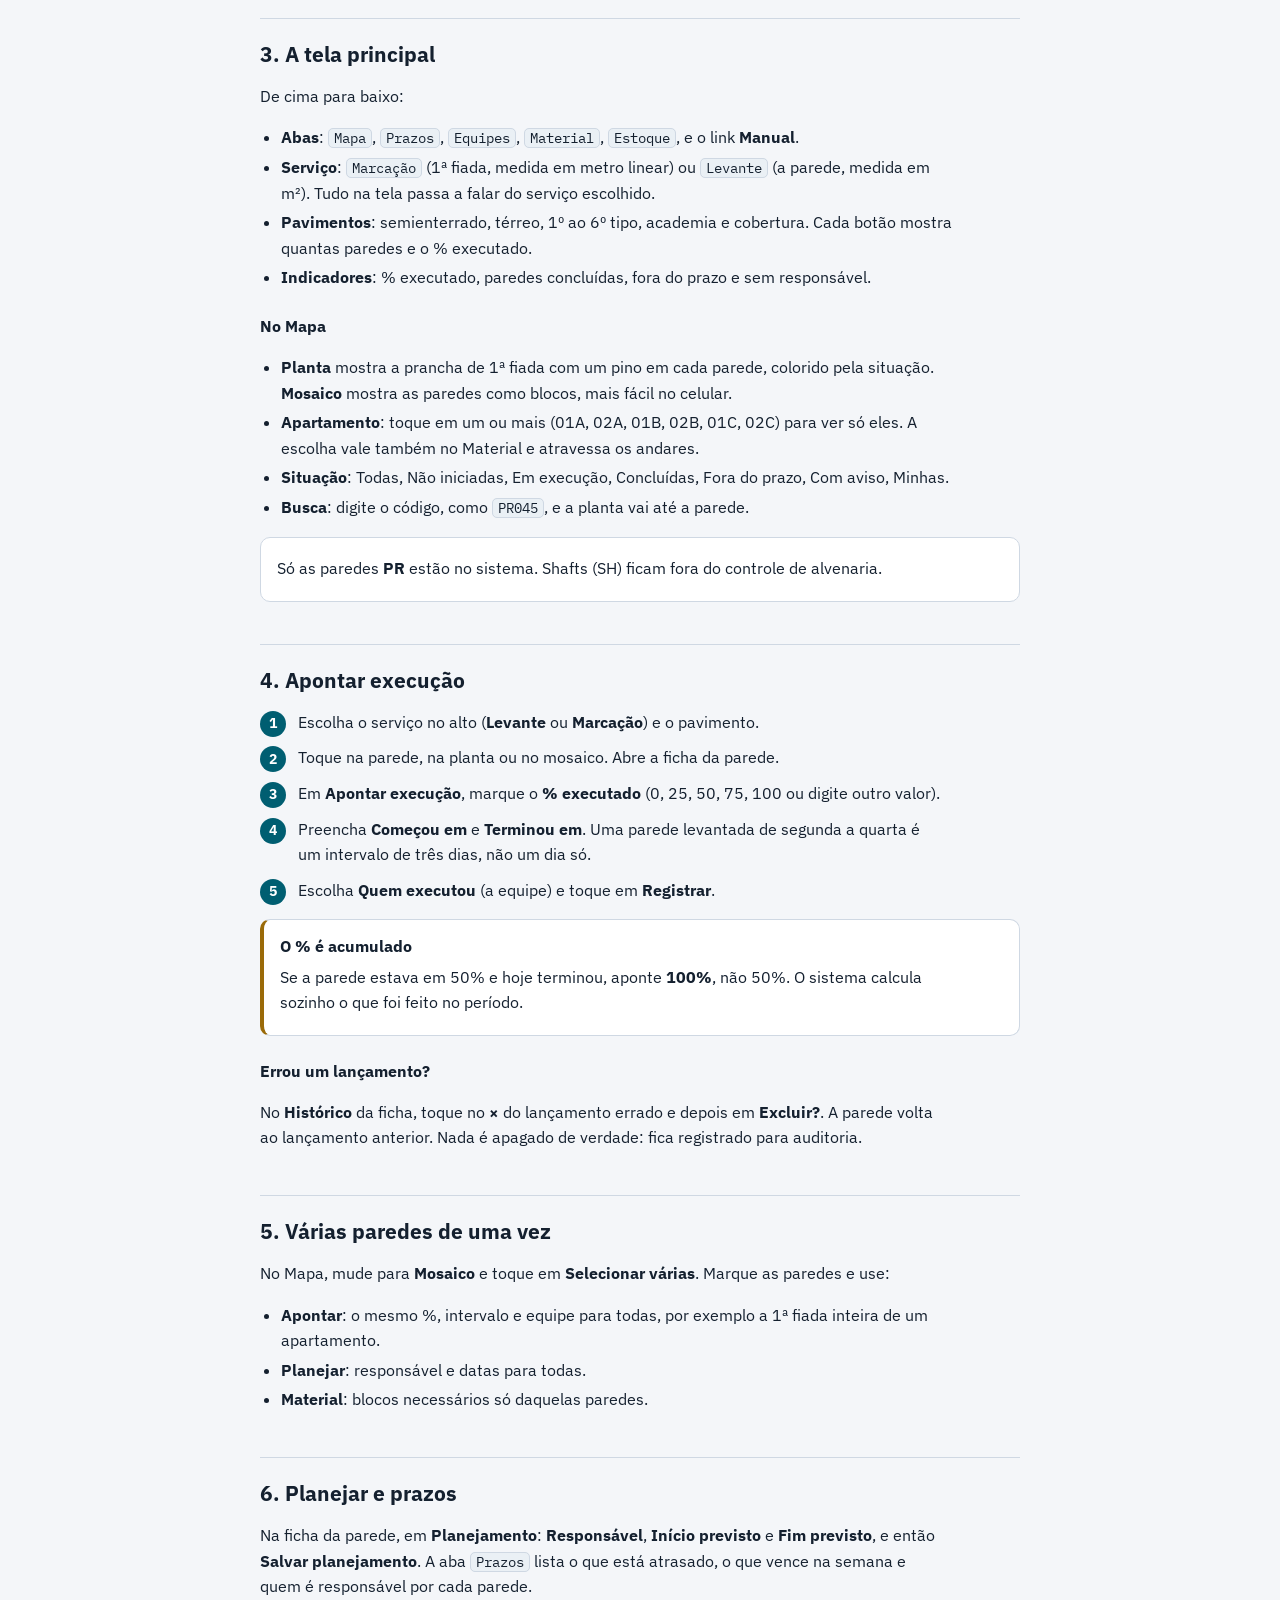
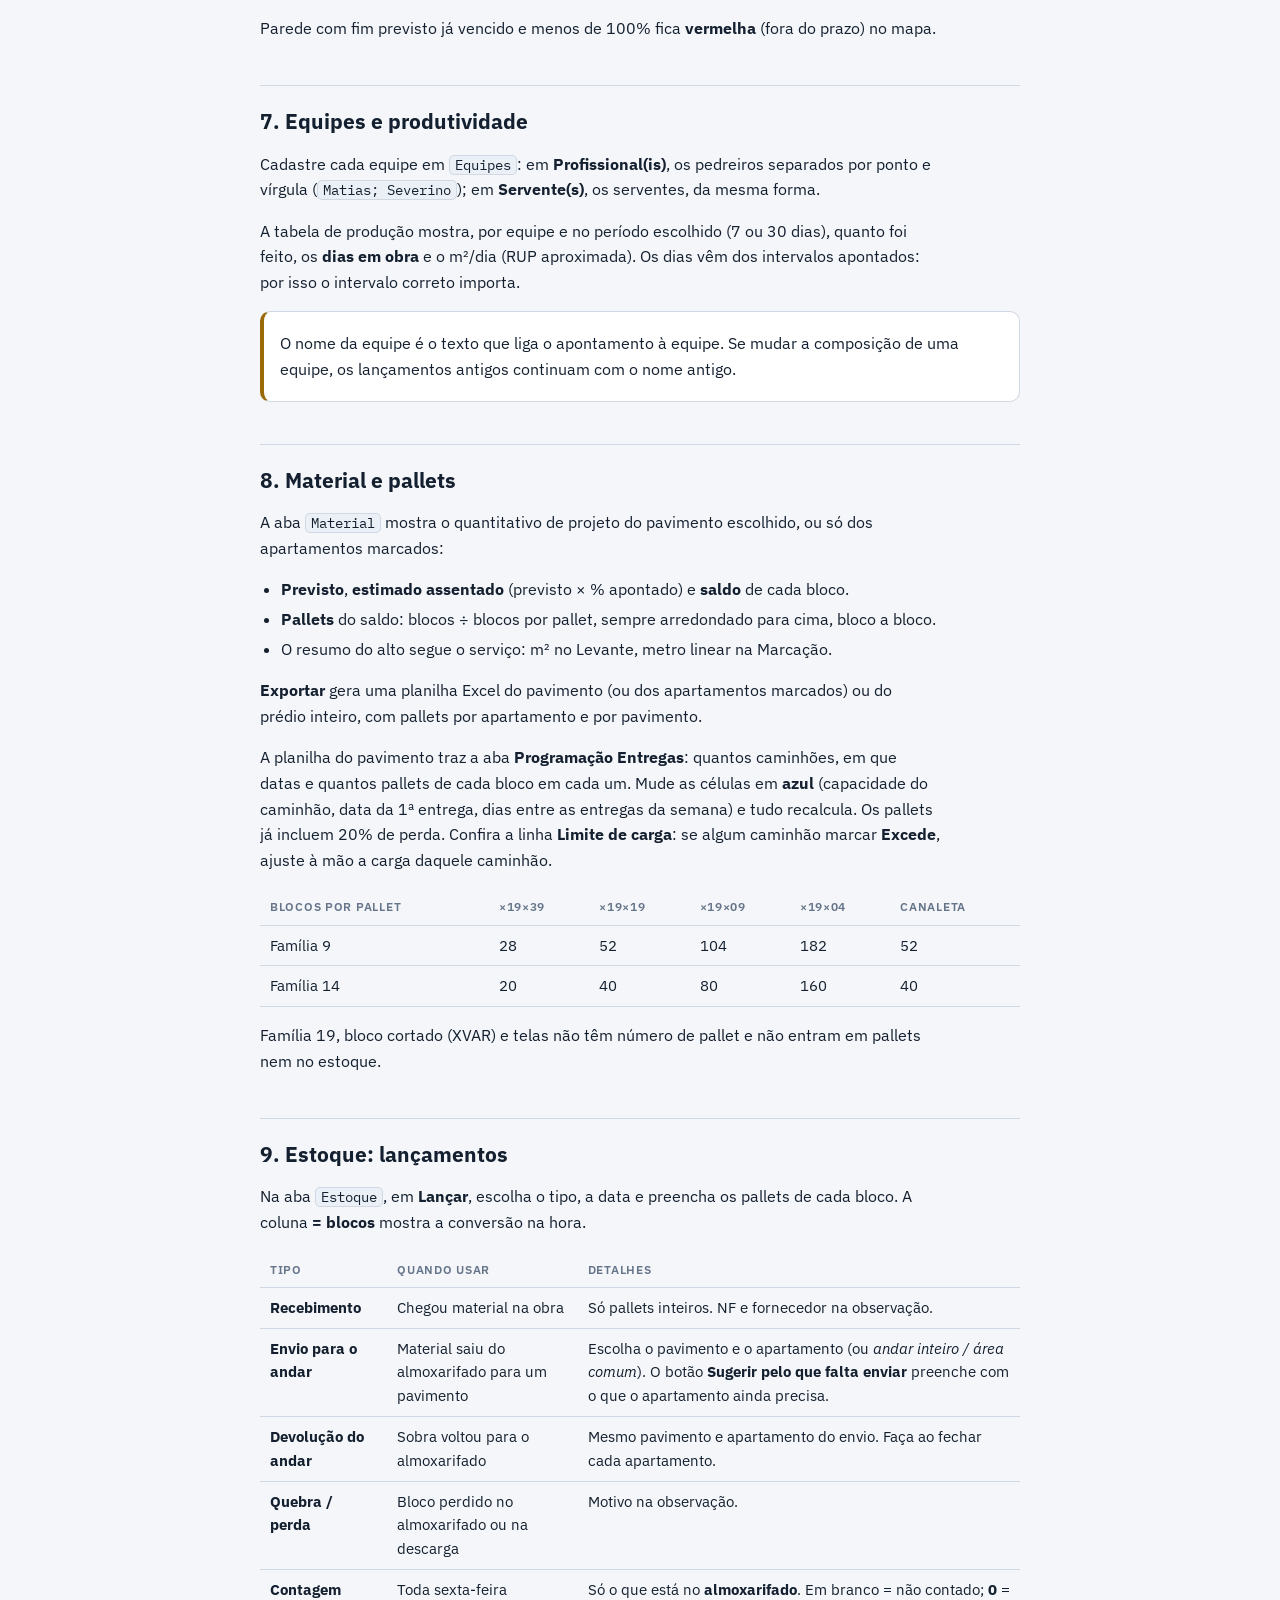
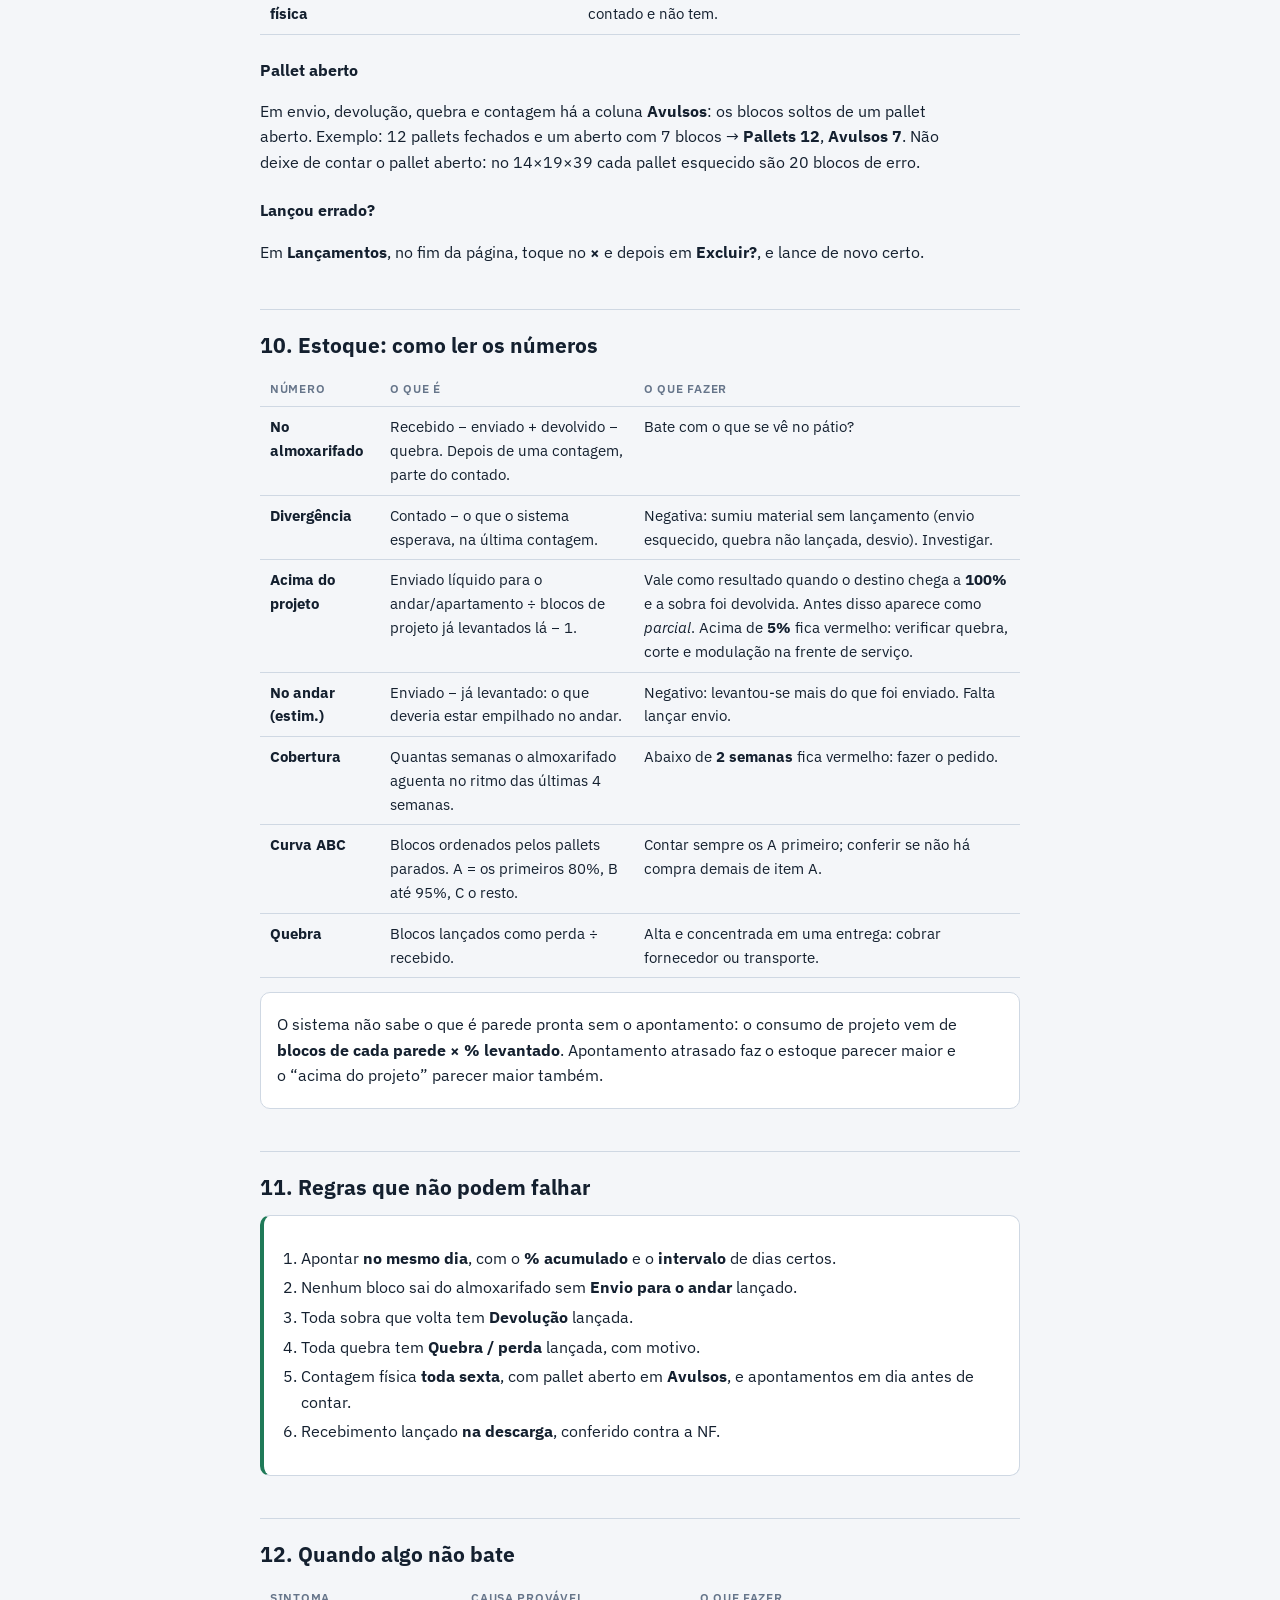
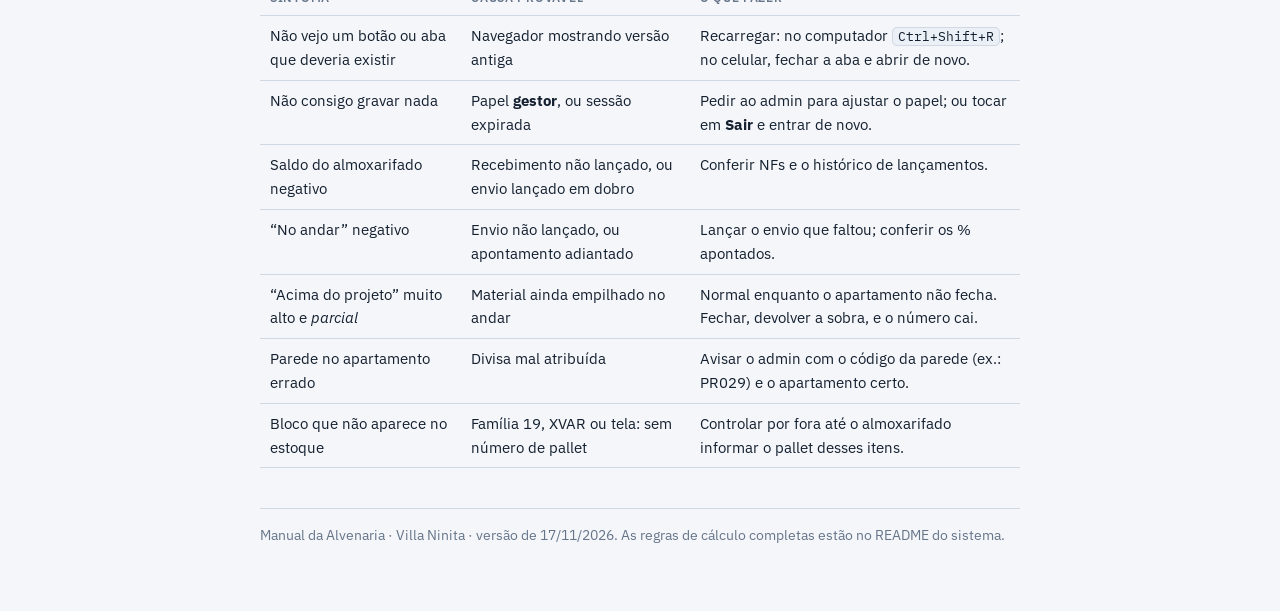
==== commit 0257fb66: "feat(planilha): aba Programação Entregas e visual do sistema no Excel Exportar <pavimento> ganha a a" ====
--- a/manual.html
+++ b/manual.html
@@ -211,6 +211,7 @@
     <li>O resumo do alto segue o serviço: m² no Levante, metro linear na Marcação.</li>
   </ul>
   <p><b>Exportar</b> gera uma planilha Excel do pavimento (ou dos apartamentos marcados) ou do prédio inteiro, com pallets por apartamento e por pavimento.</p>
+  <p>A planilha do pavimento traz a aba <b>Programação Entregas</b>: quantos caminhões, em que datas e quantos pallets de cada bloco em cada um. Mude as células em <b>azul</b> (capacidade do caminhão, data da 1ª entrega, dias entre as entregas da semana) e tudo recalcula. Os pallets já incluem 20% de perda. Confira a linha <b>Limite de carga</b>: se algum caminhão marcar <b>Excede</b>, ajuste à mão a carga daquele caminhão.</p>
   <div class="rolar"><table>
     <thead><tr><th>Blocos por pallet</th><th>×19×39</th><th>×19×19</th><th>×19×09</th><th>×19×04</th><th>Canaleta</th></tr></thead>
     <tbody>
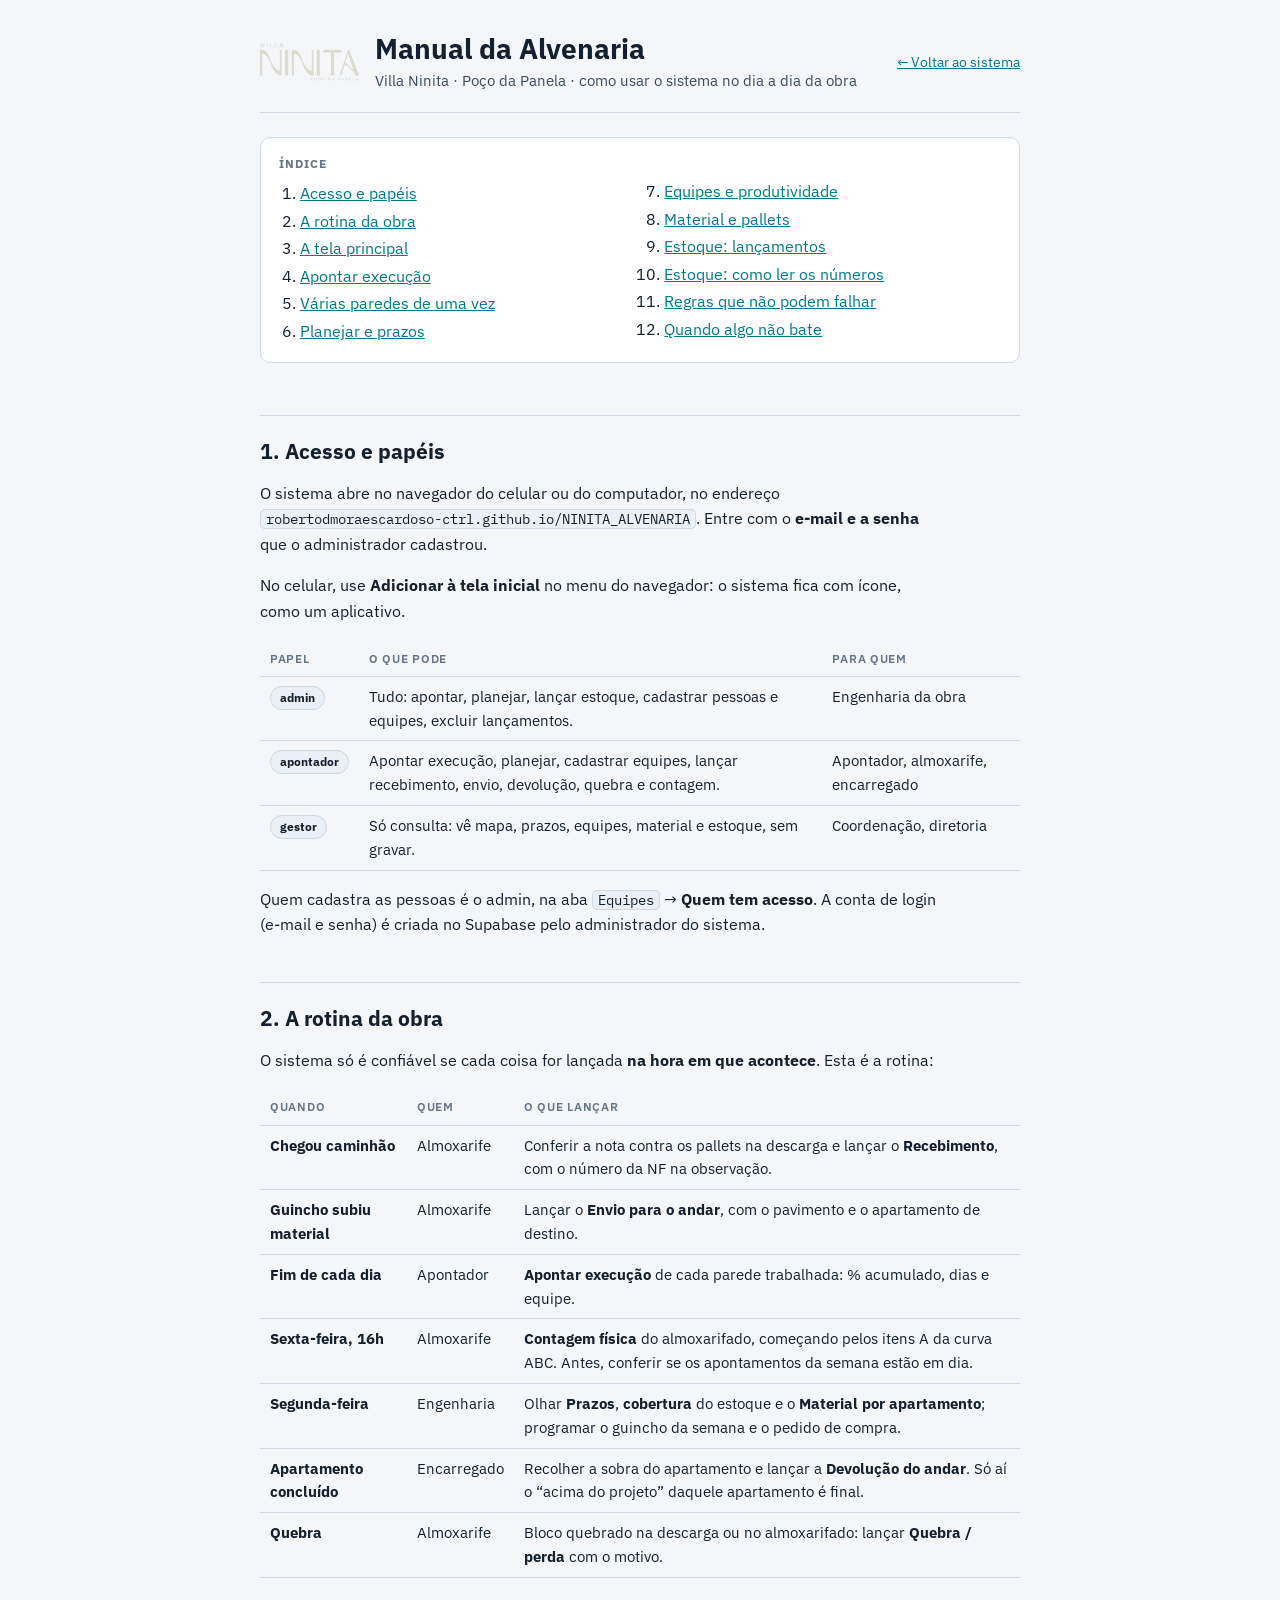
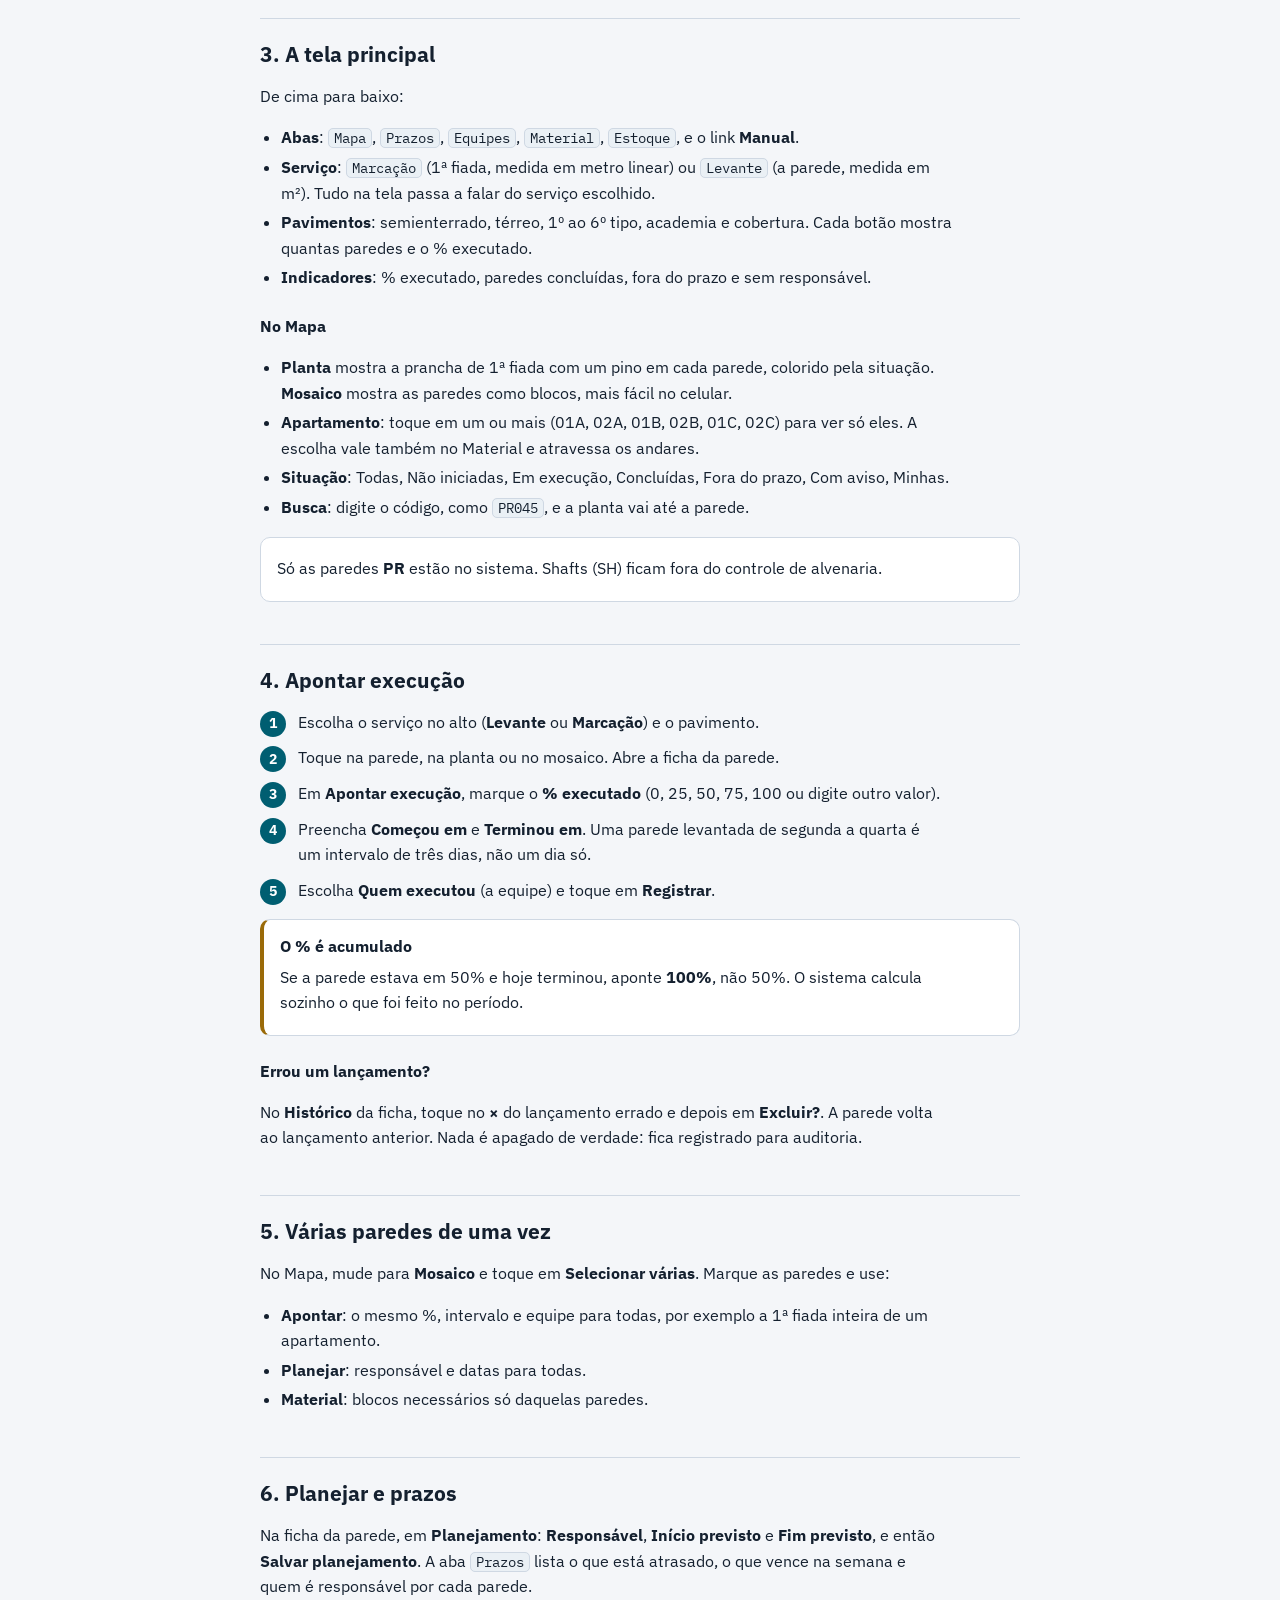
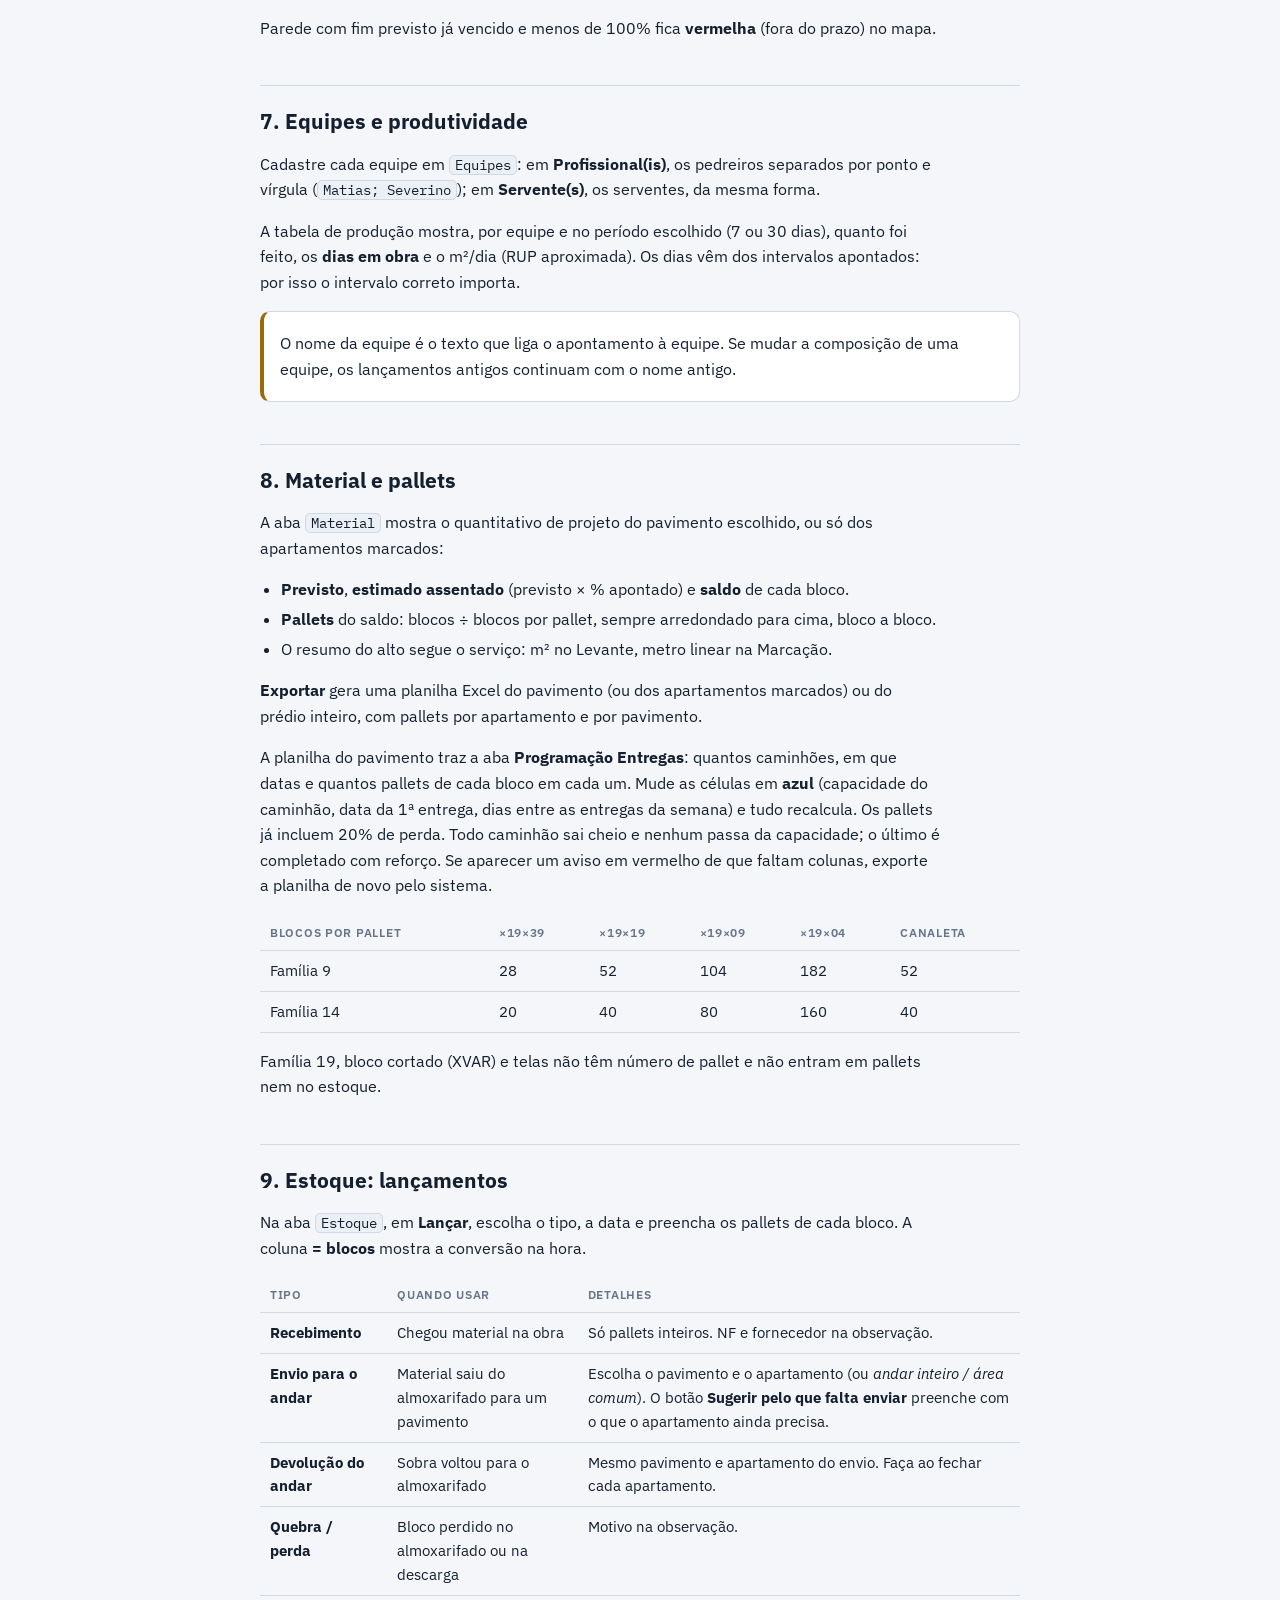
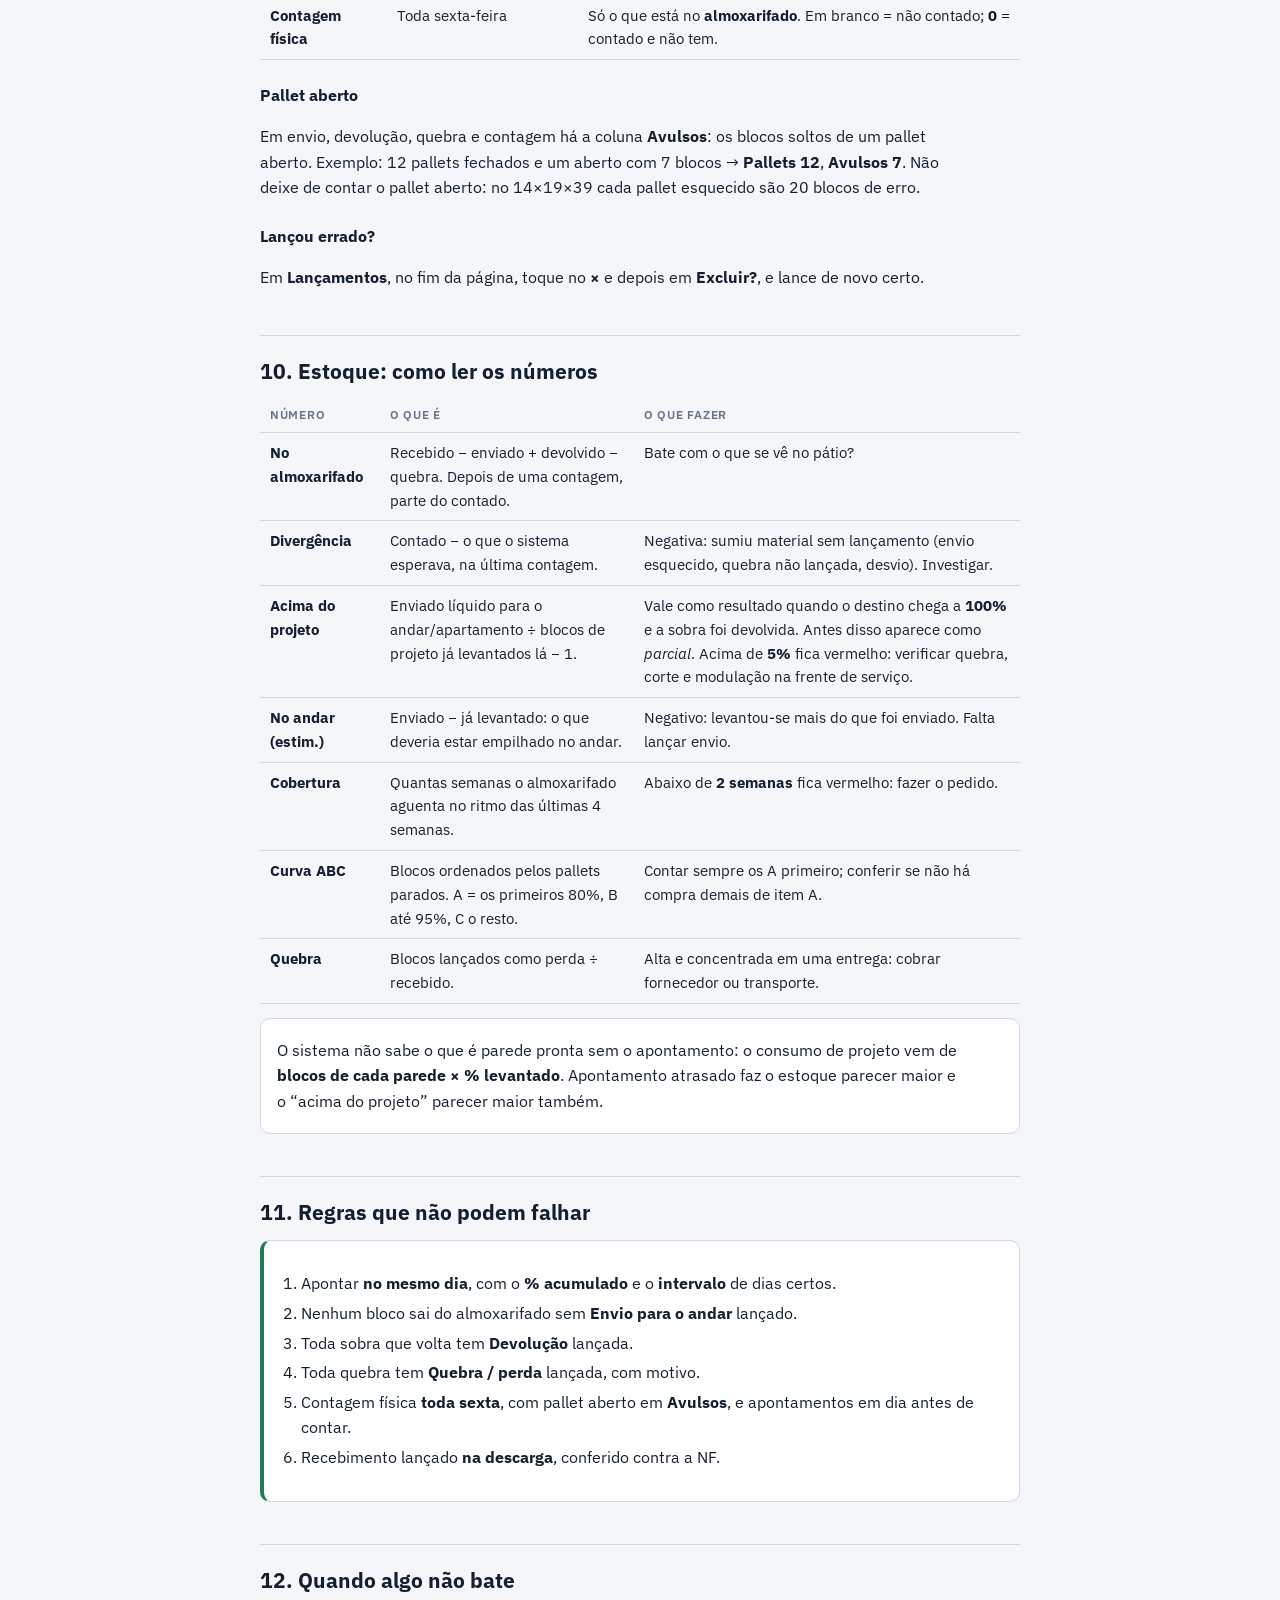
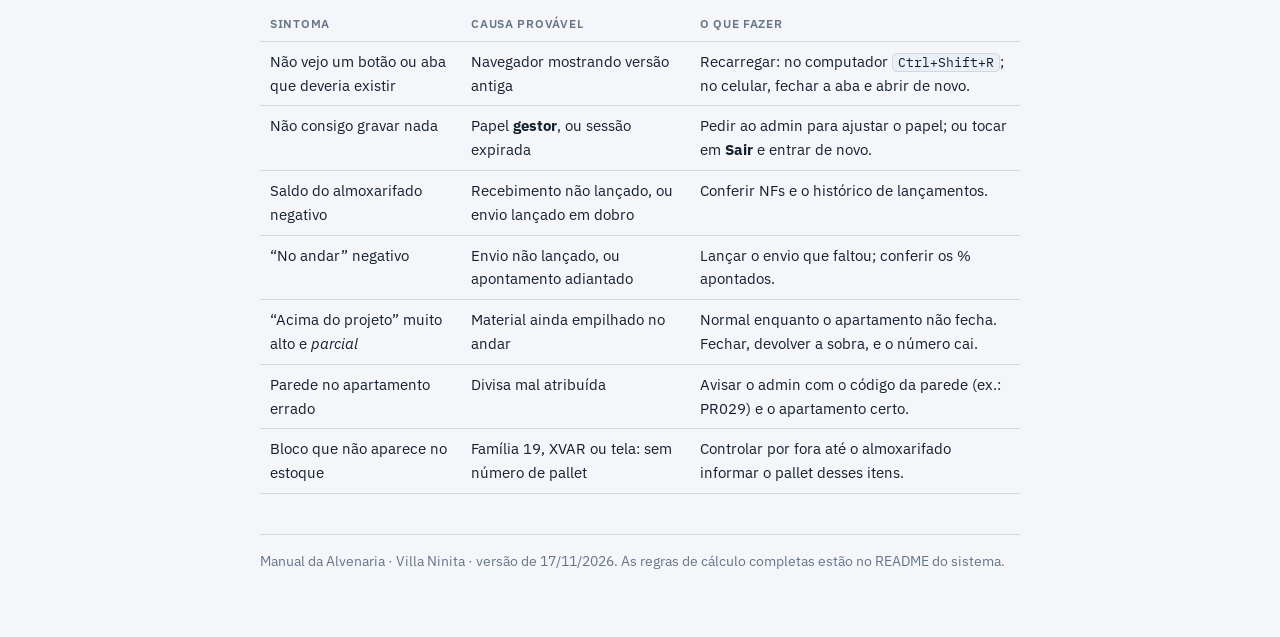
==== commit b5d5191d: "fix(planilha): rateio por maior resto — nenhum caminhão acima da capacidade O arredondamento SKU a S" ====
--- a/manual.html
+++ b/manual.html
@@ -211,7 +211,7 @@
     <li>O resumo do alto segue o serviço: m² no Levante, metro linear na Marcação.</li>
   </ul>
   <p><b>Exportar</b> gera uma planilha Excel do pavimento (ou dos apartamentos marcados) ou do prédio inteiro, com pallets por apartamento e por pavimento.</p>
-  <p>A planilha do pavimento traz a aba <b>Programação Entregas</b>: quantos caminhões, em que datas e quantos pallets de cada bloco em cada um. Mude as células em <b>azul</b> (capacidade do caminhão, data da 1ª entrega, dias entre as entregas da semana) e tudo recalcula. Os pallets já incluem 20% de perda. Confira a linha <b>Limite de carga</b>: se algum caminhão marcar <b>Excede</b>, ajuste à mão a carga daquele caminhão.</p>
+  <p>A planilha do pavimento traz a aba <b>Programação Entregas</b>: quantos caminhões, em que datas e quantos pallets de cada bloco em cada um. Mude as células em <b>azul</b> (capacidade do caminhão, data da 1ª entrega, dias entre as entregas da semana) e tudo recalcula. Os pallets já incluem 20% de perda. Todo caminhão sai cheio e nenhum passa da capacidade; o último é completado com reforço. Se aparecer um aviso em vermelho de que faltam colunas, exporte a planilha de novo pelo sistema.</p>
   <div class="rolar"><table>
     <thead><tr><th>Blocos por pallet</th><th>×19×39</th><th>×19×19</th><th>×19×09</th><th>×19×04</th><th>Canaleta</th></tr></thead>
     <tbody>
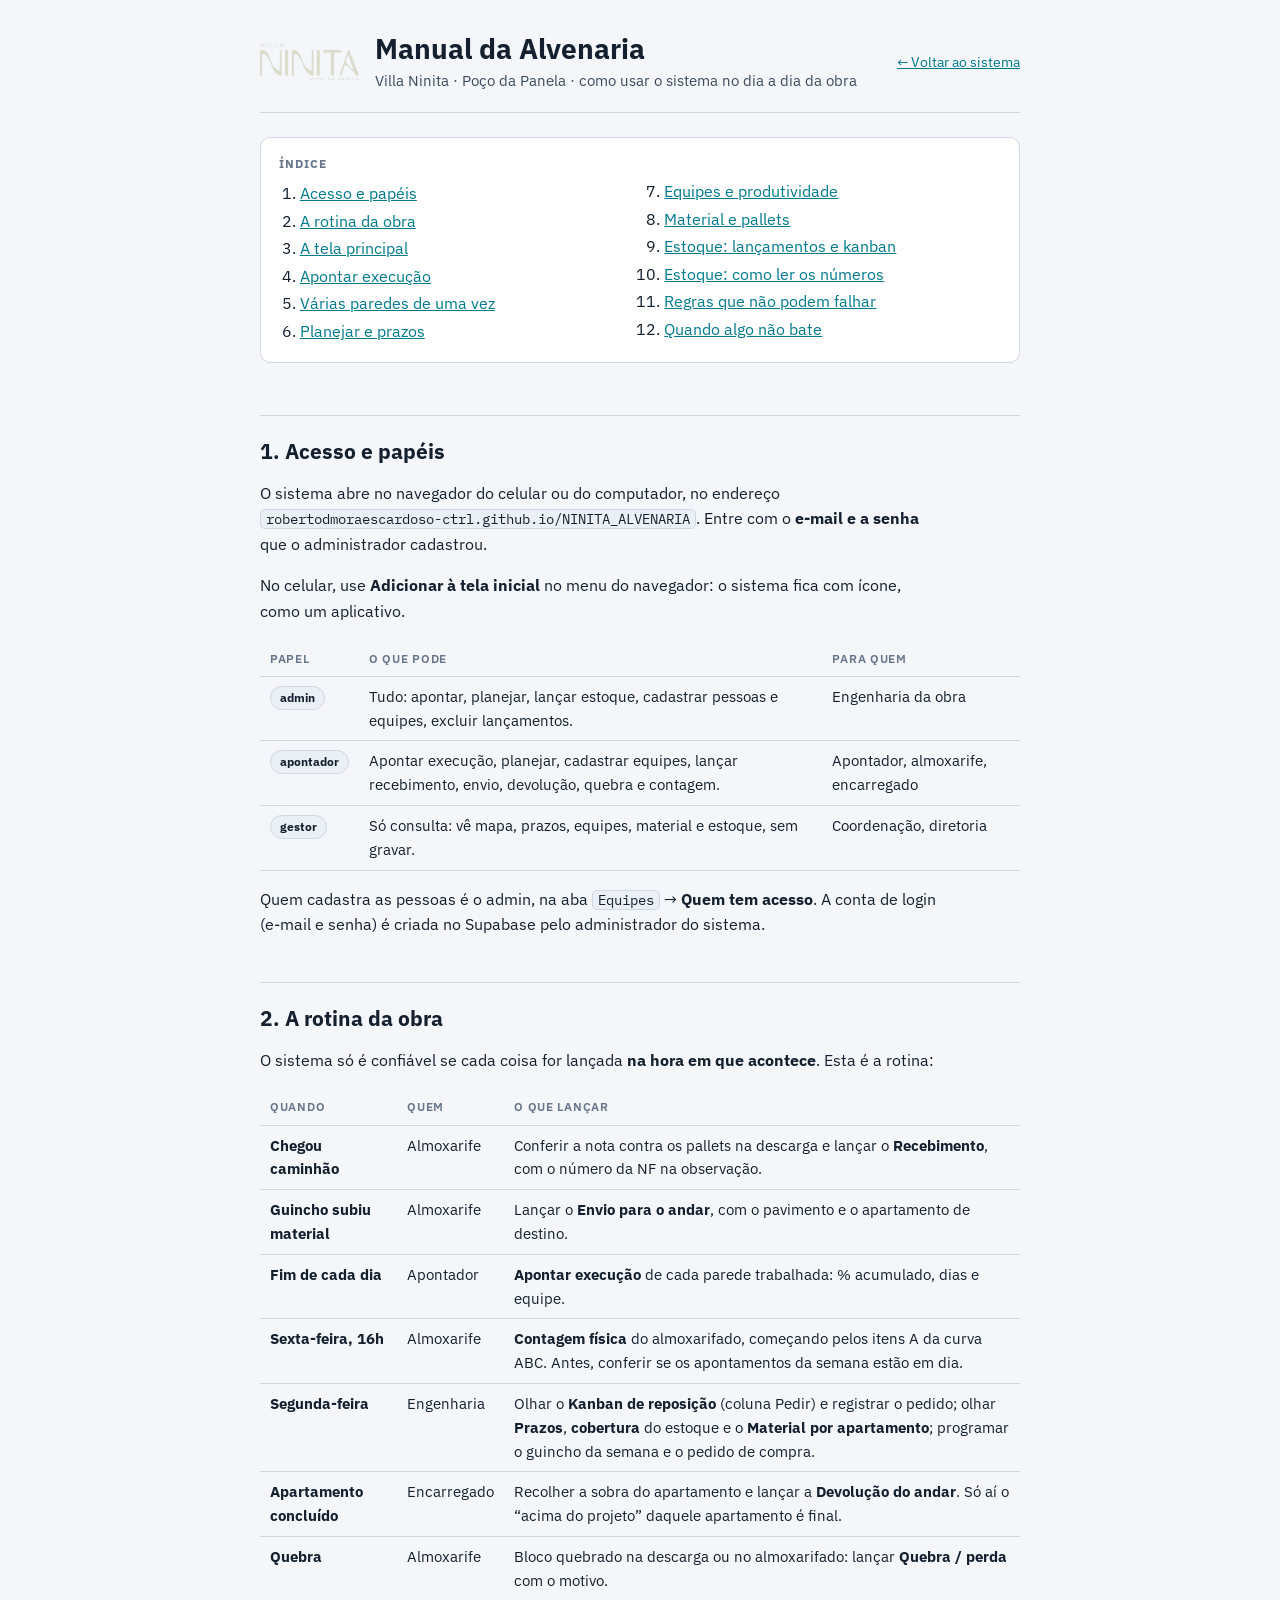
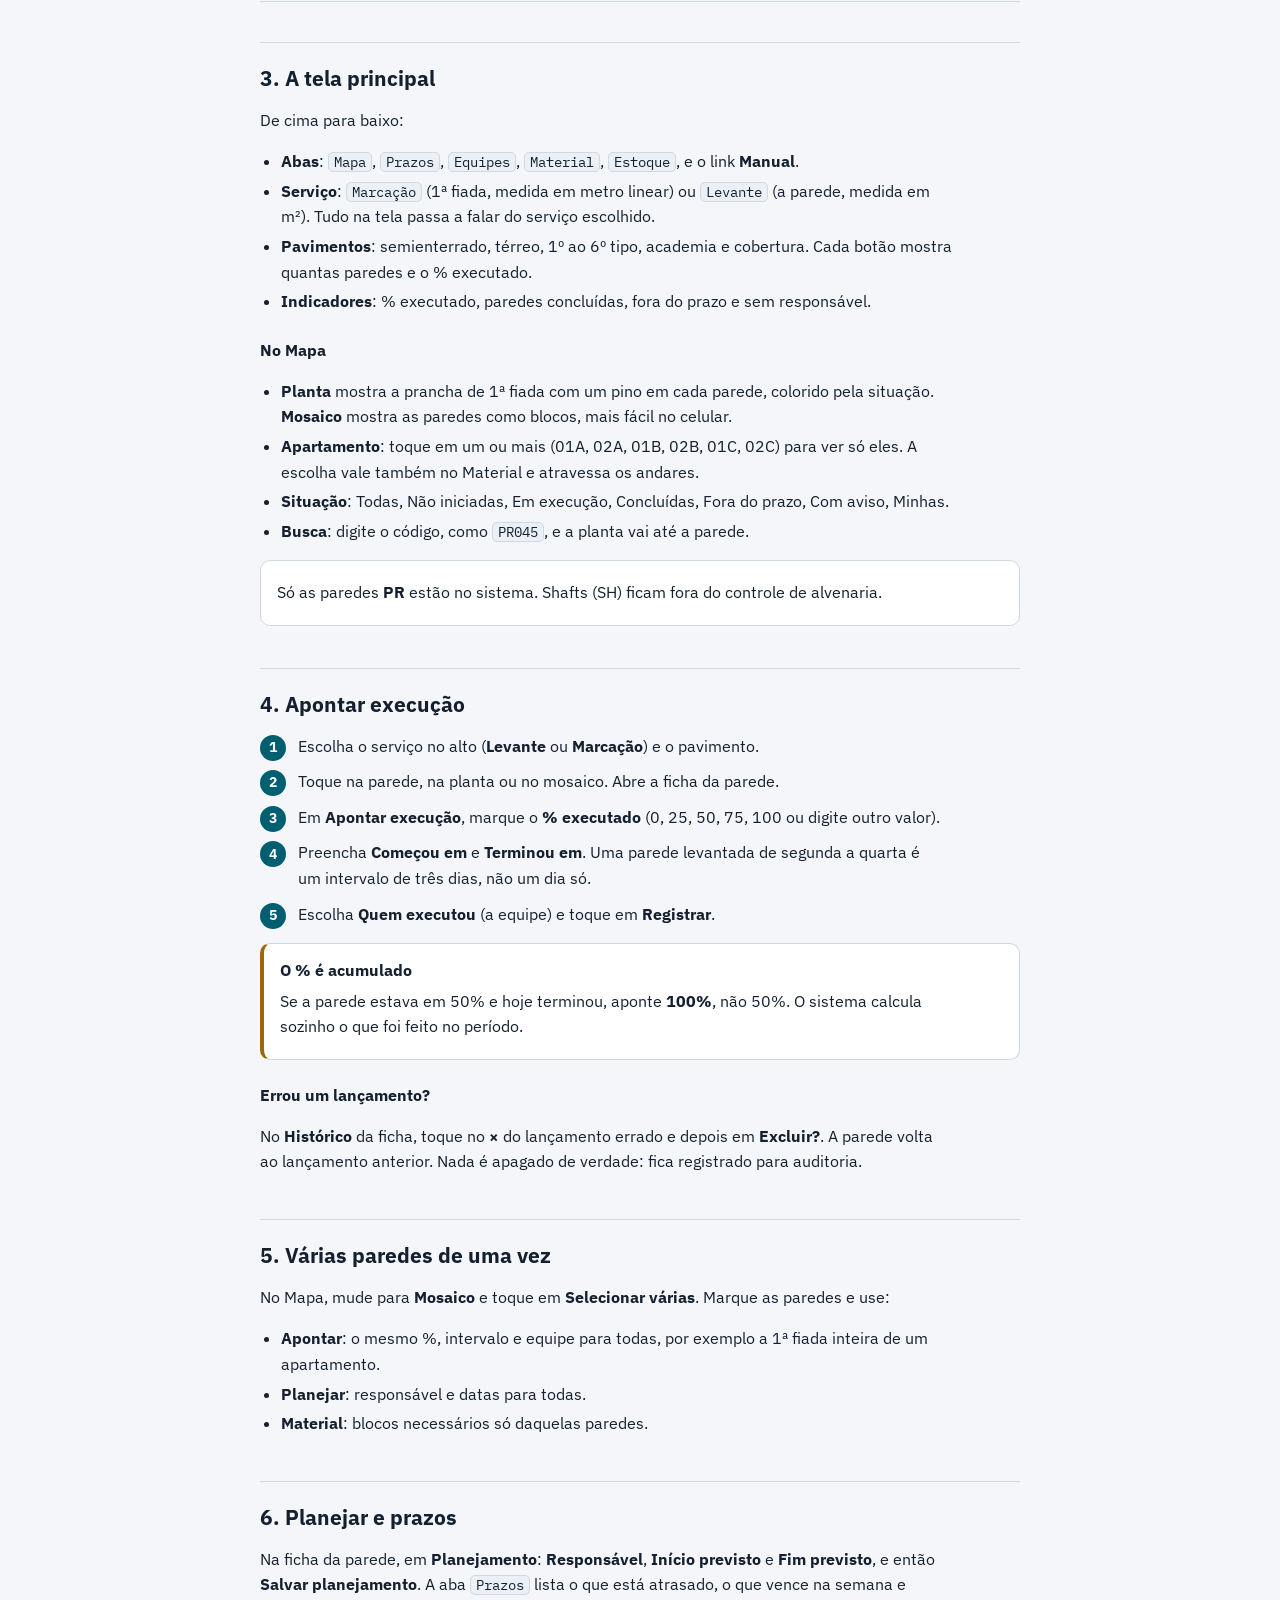
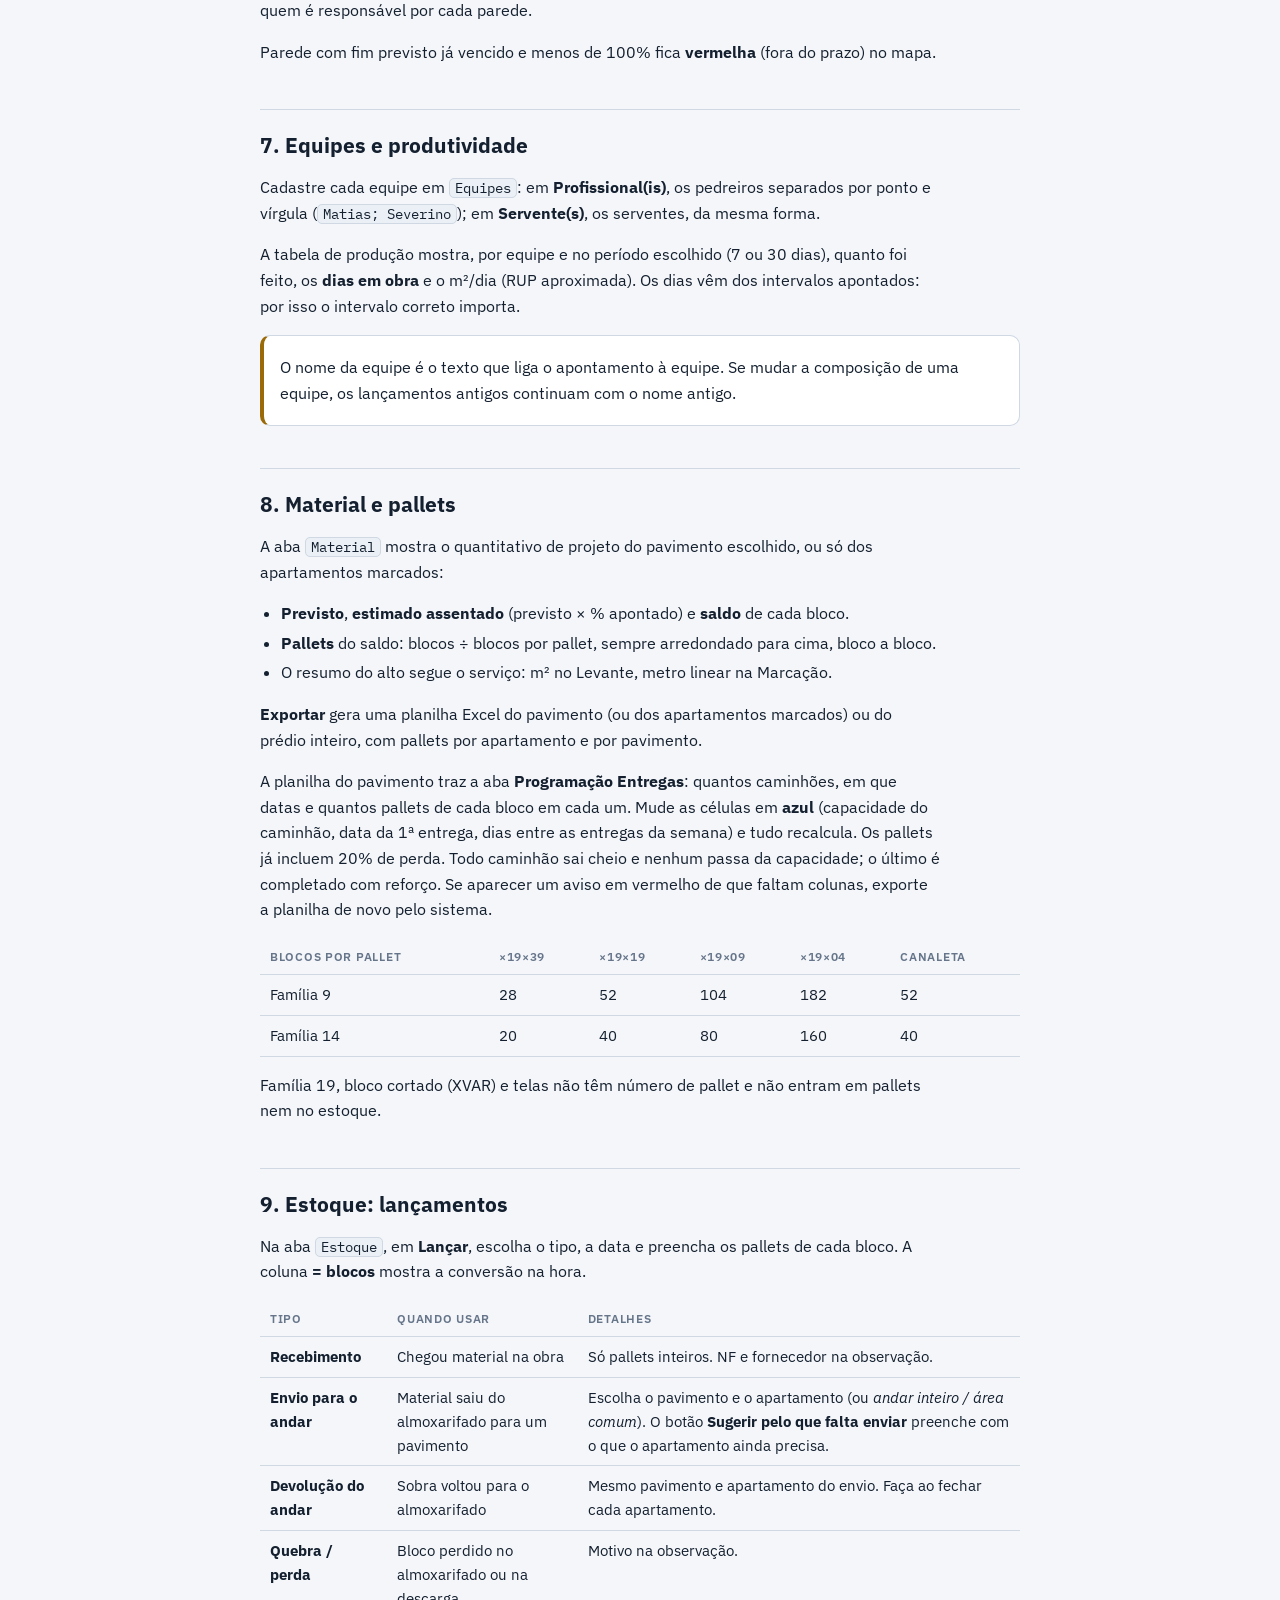
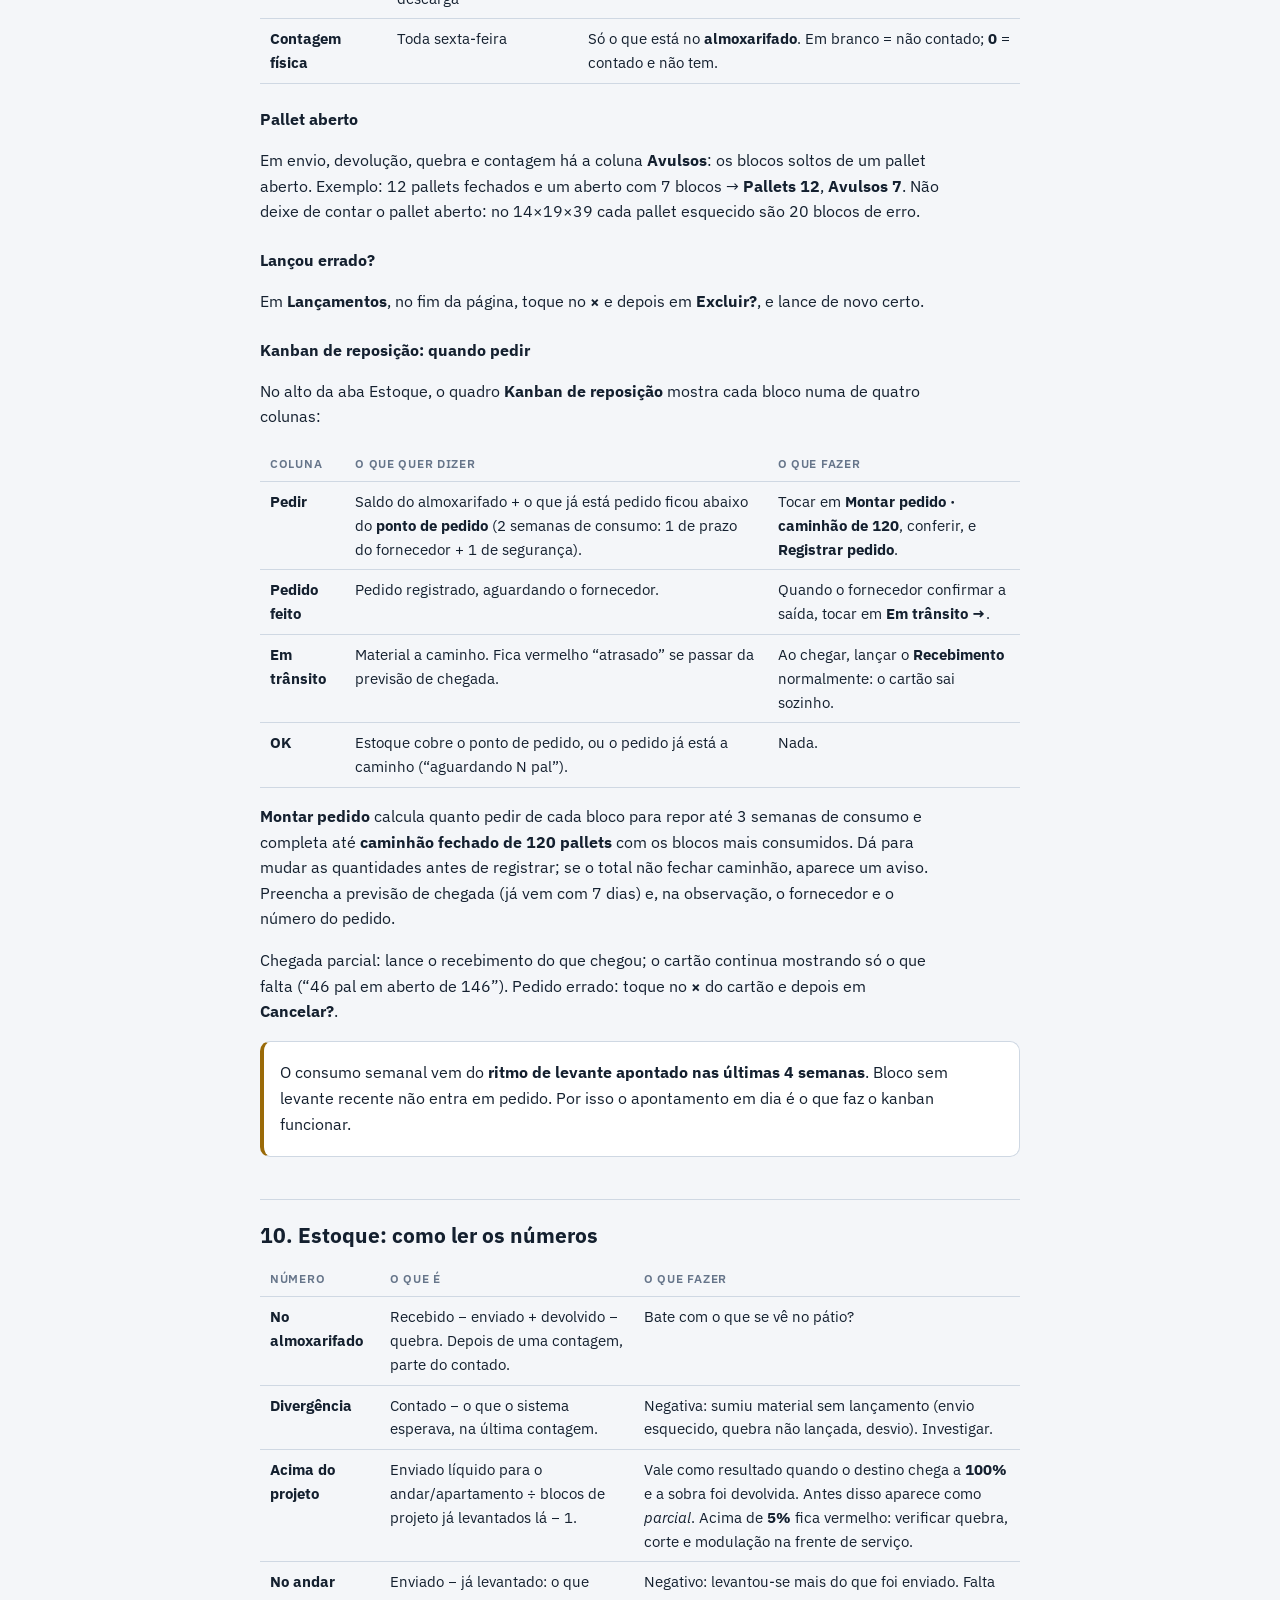
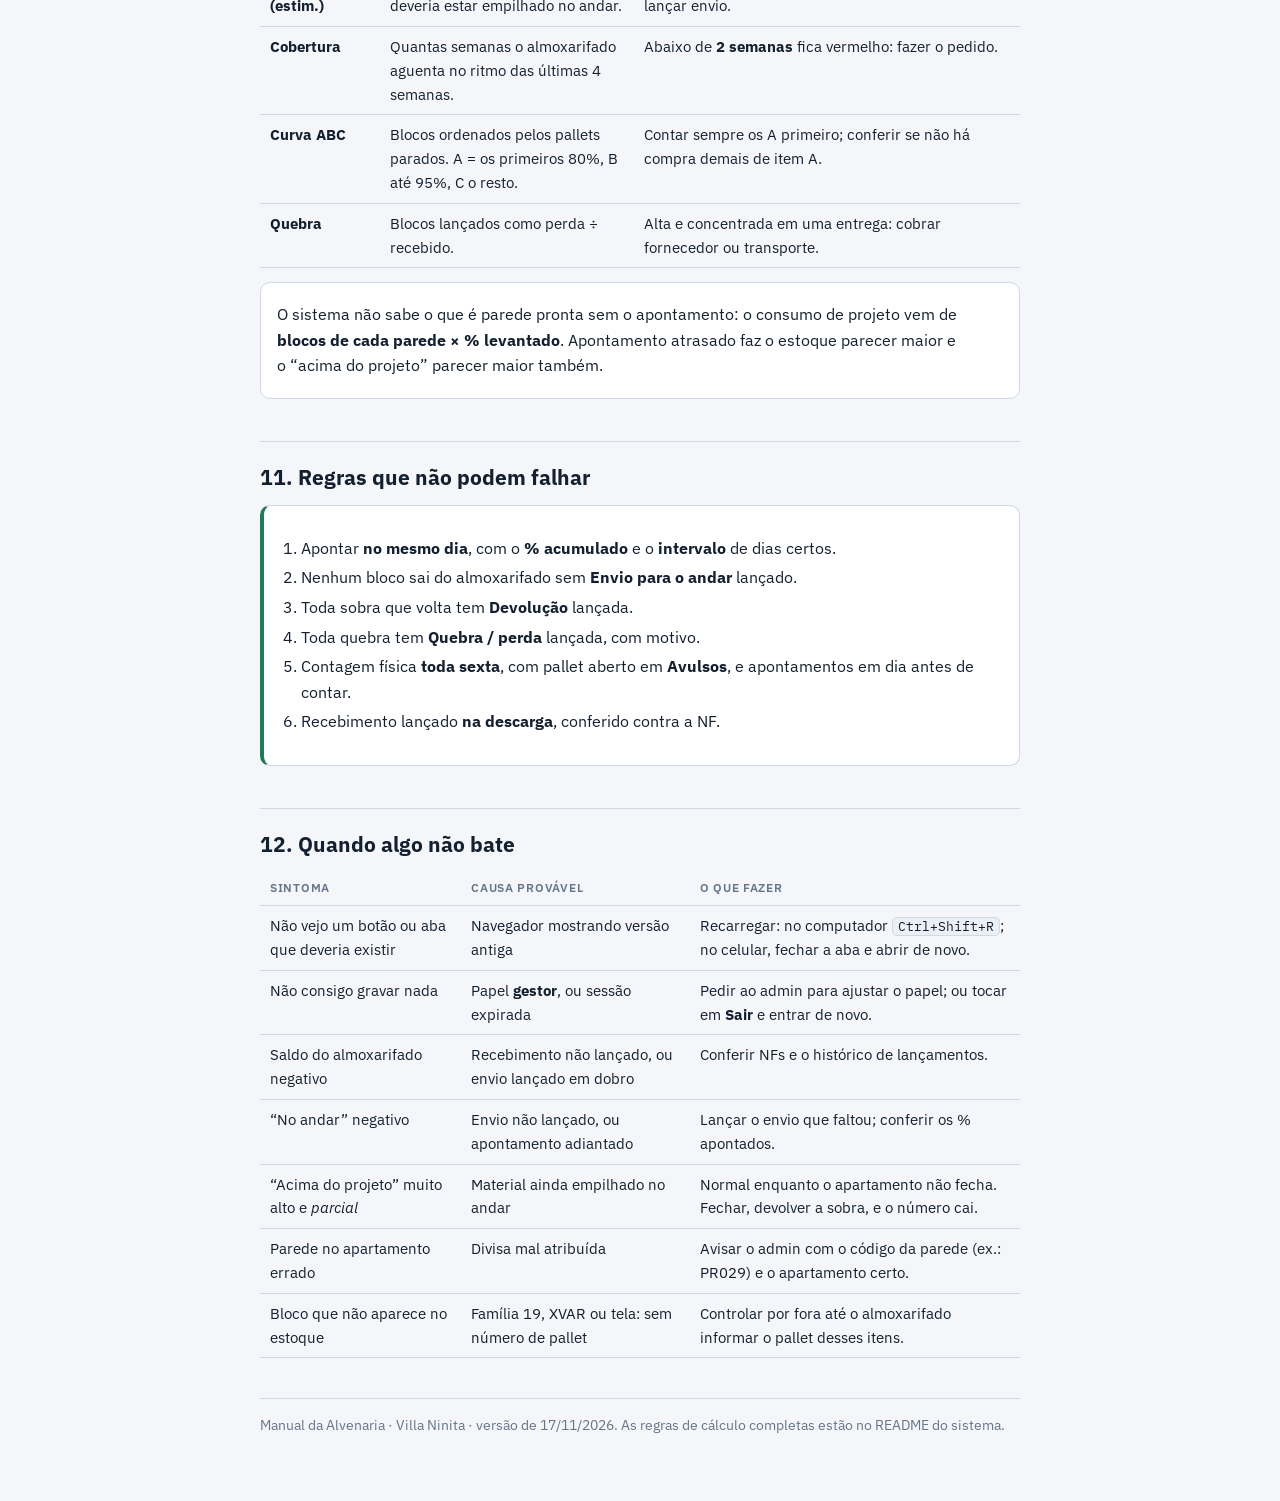
==== commit 403d8047: "feat(estoque): kanban de reposição com pedido em caminhão fechado Quadro Pedir / Pedido feito / Em t" ====
--- a/manual.html
+++ b/manual.html
@@ -104,7 +104,7 @@
     <li><a href="#prazos">Planejar e prazos</a></li>
     <li><a href="#equipes">Equipes e produtividade</a></li>
     <li><a href="#material">Material e pallets</a></li>
-    <li><a href="#estoque">Estoque: lançamentos</a></li>
+    <li><a href="#estoque">Estoque: lançamentos e kanban</a></li>
     <li><a href="#ler">Estoque: como ler os números</a></li>
     <li><a href="#regras">Regras que não podem falhar</a></li>
     <li><a href="#problemas">Quando algo não bate</a></li>
@@ -138,7 +138,7 @@
       <tr><td><b>Guincho subiu material</b></td><td>Almoxarife</td><td>Lançar o <b>Envio para o andar</b>, com o pavimento e o apartamento de destino.</td></tr>
       <tr><td><b>Fim de cada dia</b></td><td>Apontador</td><td><b>Apontar execução</b> de cada parede trabalhada: % acumulado, dias e equipe.</td></tr>
       <tr><td><b>Sexta-feira, 16h</b></td><td>Almoxarife</td><td><b>Contagem física</b> do almoxarifado, começando pelos itens A da curva ABC. Antes, conferir se os apontamentos da semana estão em dia.</td></tr>
-      <tr><td><b>Segunda-feira</b></td><td>Engenharia</td><td>Olhar <b>Prazos</b>, <b>cobertura</b> do estoque e o <b>Material por apartamento</b>; programar o guincho da semana e o pedido de compra.</td></tr>
+      <tr><td><b>Segunda-feira</b></td><td>Engenharia</td><td>Olhar o <b>Kanban de reposição</b> (coluna Pedir) e registrar o pedido; olhar <b>Prazos</b>, <b>cobertura</b> do estoque e o <b>Material por apartamento</b>; programar o guincho da semana e o pedido de compra.</td></tr>
       <tr><td><b>Apartamento concluído</b></td><td>Encarregado</td><td>Recolher a sobra do apartamento e lançar a <b>Devolução do andar</b>. Só aí o “acima do projeto” daquele apartamento é final.</td></tr>
       <tr><td><b>Quebra</b></td><td>Almoxarife</td><td>Bloco quebrado na descarga ou no almoxarifado: lançar <b>Quebra / perda</b> com o motivo.</td></tr>
     </tbody>
@@ -239,6 +239,20 @@
   <p>Em envio, devolução, quebra e contagem há a coluna <b>Avulsos</b>: os blocos soltos de um pallet aberto. Exemplo: 12 pallets fechados e um aberto com 7 blocos → <b>Pallets 12</b>, <b>Avulsos 7</b>. Não deixe de contar o pallet aberto: no 14×19×39 cada pallet esquecido são 20 blocos de erro.</p>
   <h3>Lançou errado?</h3>
   <p>Em <b>Lançamentos</b>, no fim da página, toque no <b>×</b> e depois em <b>Excluir?</b>, e lance de novo certo.</p>
+  <h3>Kanban de reposição: quando pedir</h3>
+  <p>No alto da aba Estoque, o quadro <b>Kanban de reposição</b> mostra cada bloco numa de quatro colunas:</p>
+  <div class="rolar"><table>
+    <thead><tr><th>Coluna</th><th>O que quer dizer</th><th>O que fazer</th></tr></thead>
+    <tbody>
+      <tr><td><b>Pedir</b></td><td>Saldo do almoxarifado + o que já está pedido ficou abaixo do <b>ponto de pedido</b> (2 semanas de consumo: 1 de prazo do fornecedor + 1 de segurança).</td><td>Tocar em <b>Montar pedido · caminhão de 120</b>, conferir, e <b>Registrar pedido</b>.</td></tr>
+      <tr><td><b>Pedido feito</b></td><td>Pedido registrado, aguardando o fornecedor.</td><td>Quando o fornecedor confirmar a saída, tocar em <b>Em trânsito →</b>.</td></tr>
+      <tr><td><b>Em trânsito</b></td><td>Material a caminho. Fica vermelho “atrasado” se passar da previsão de chegada.</td><td>Ao chegar, lançar o <b>Recebimento</b> normalmente: o cartão sai sozinho.</td></tr>
+      <tr><td><b>OK</b></td><td>Estoque cobre o ponto de pedido, ou o pedido já está a caminho (“aguardando N pal”).</td><td>Nada.</td></tr>
+    </tbody>
+  </table></div>
+  <p><b>Montar pedido</b> calcula quanto pedir de cada bloco para repor até 3 semanas de consumo e completa até <b>caminhão fechado de 120 pallets</b> com os blocos mais consumidos. Dá para mudar as quantidades antes de registrar; se o total não fechar caminhão, aparece um aviso. Preencha a previsão de chegada (já vem com 7 dias) e, na observação, o fornecedor e o número do pedido.</p>
+  <p>Chegada parcial: lance o recebimento do que chegou; o cartão continua mostrando só o que falta (“46 pal em aberto de 146”). Pedido errado: toque no <b>×</b> do cartão e depois em <b>Cancelar?</b>.</p>
+  <div class="quadro alerta"><p>O consumo semanal vem do <b>ritmo de levante apontado nas últimas 4 semanas</b>. Bloco sem levante recente não entra em pedido. Por isso o apontamento em dia é o que faz o kanban funcionar.</p></div>
 </section>
 
 <section id="ler">
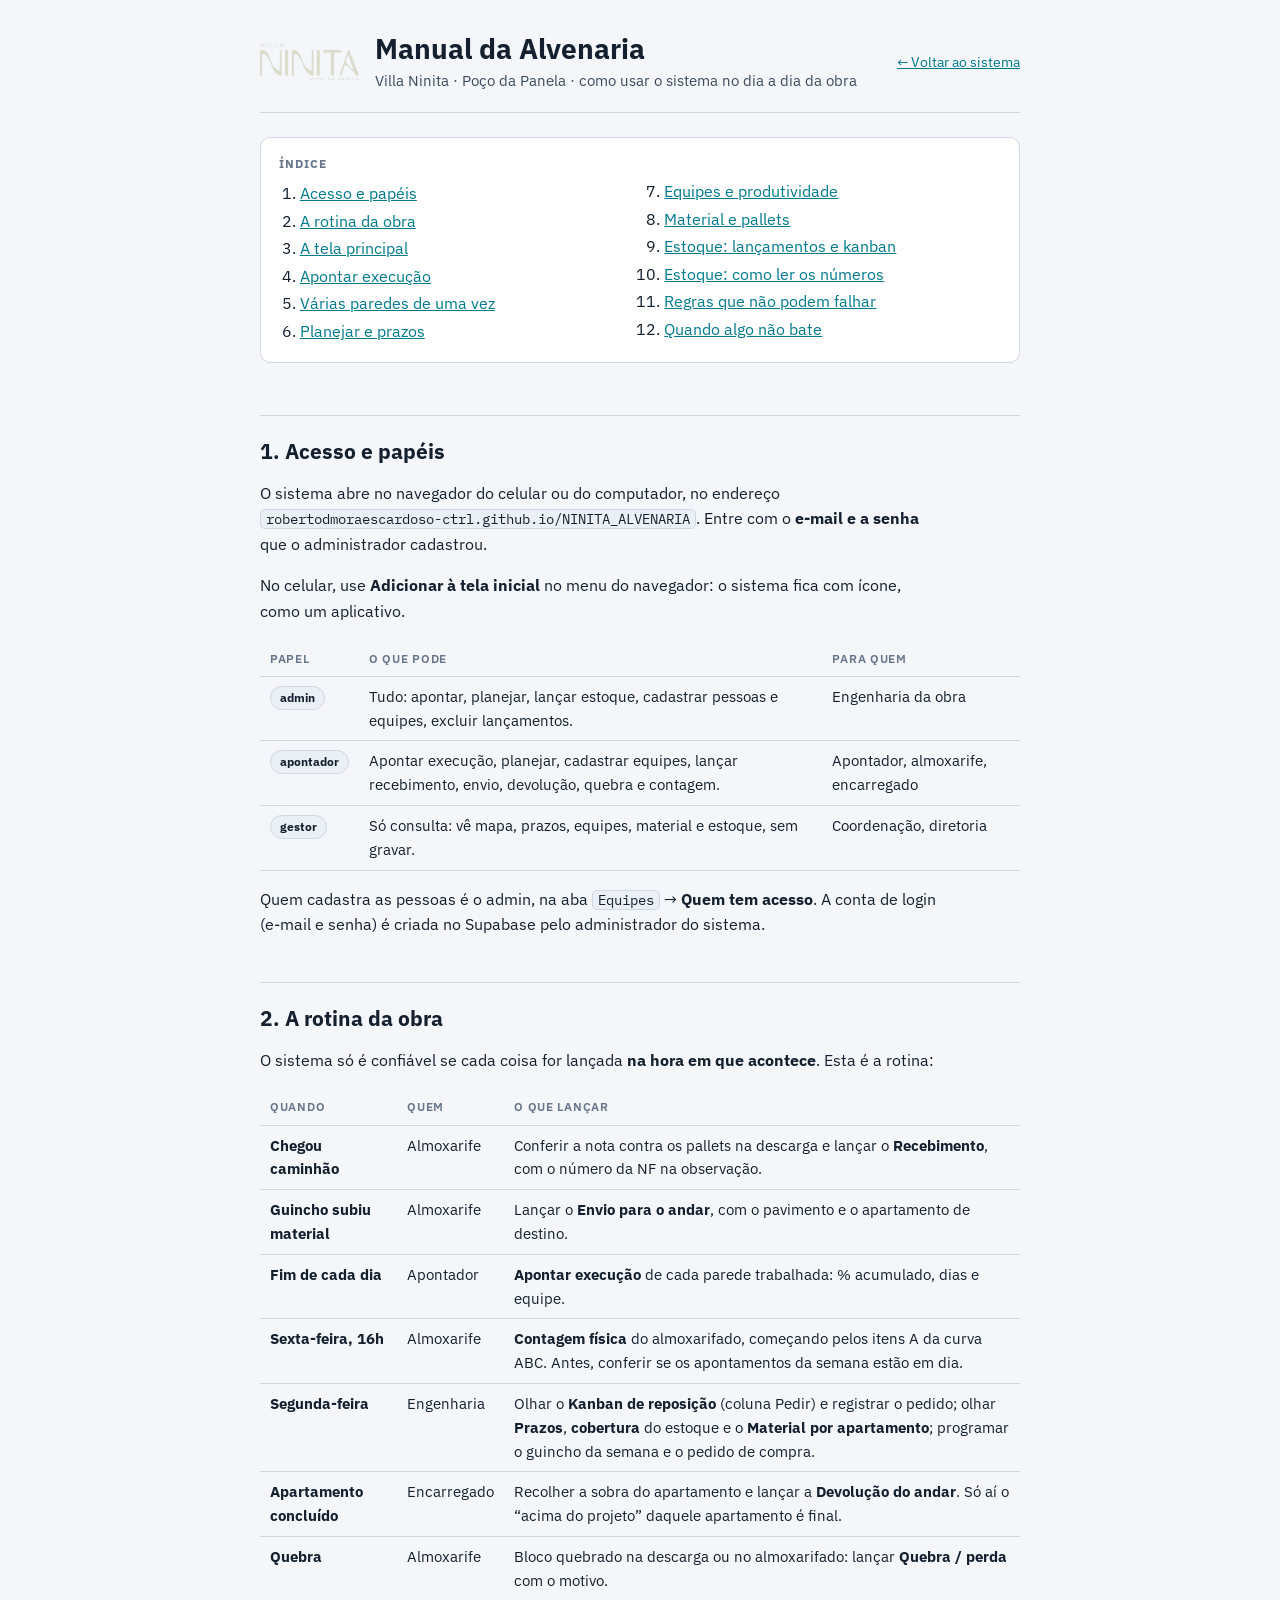
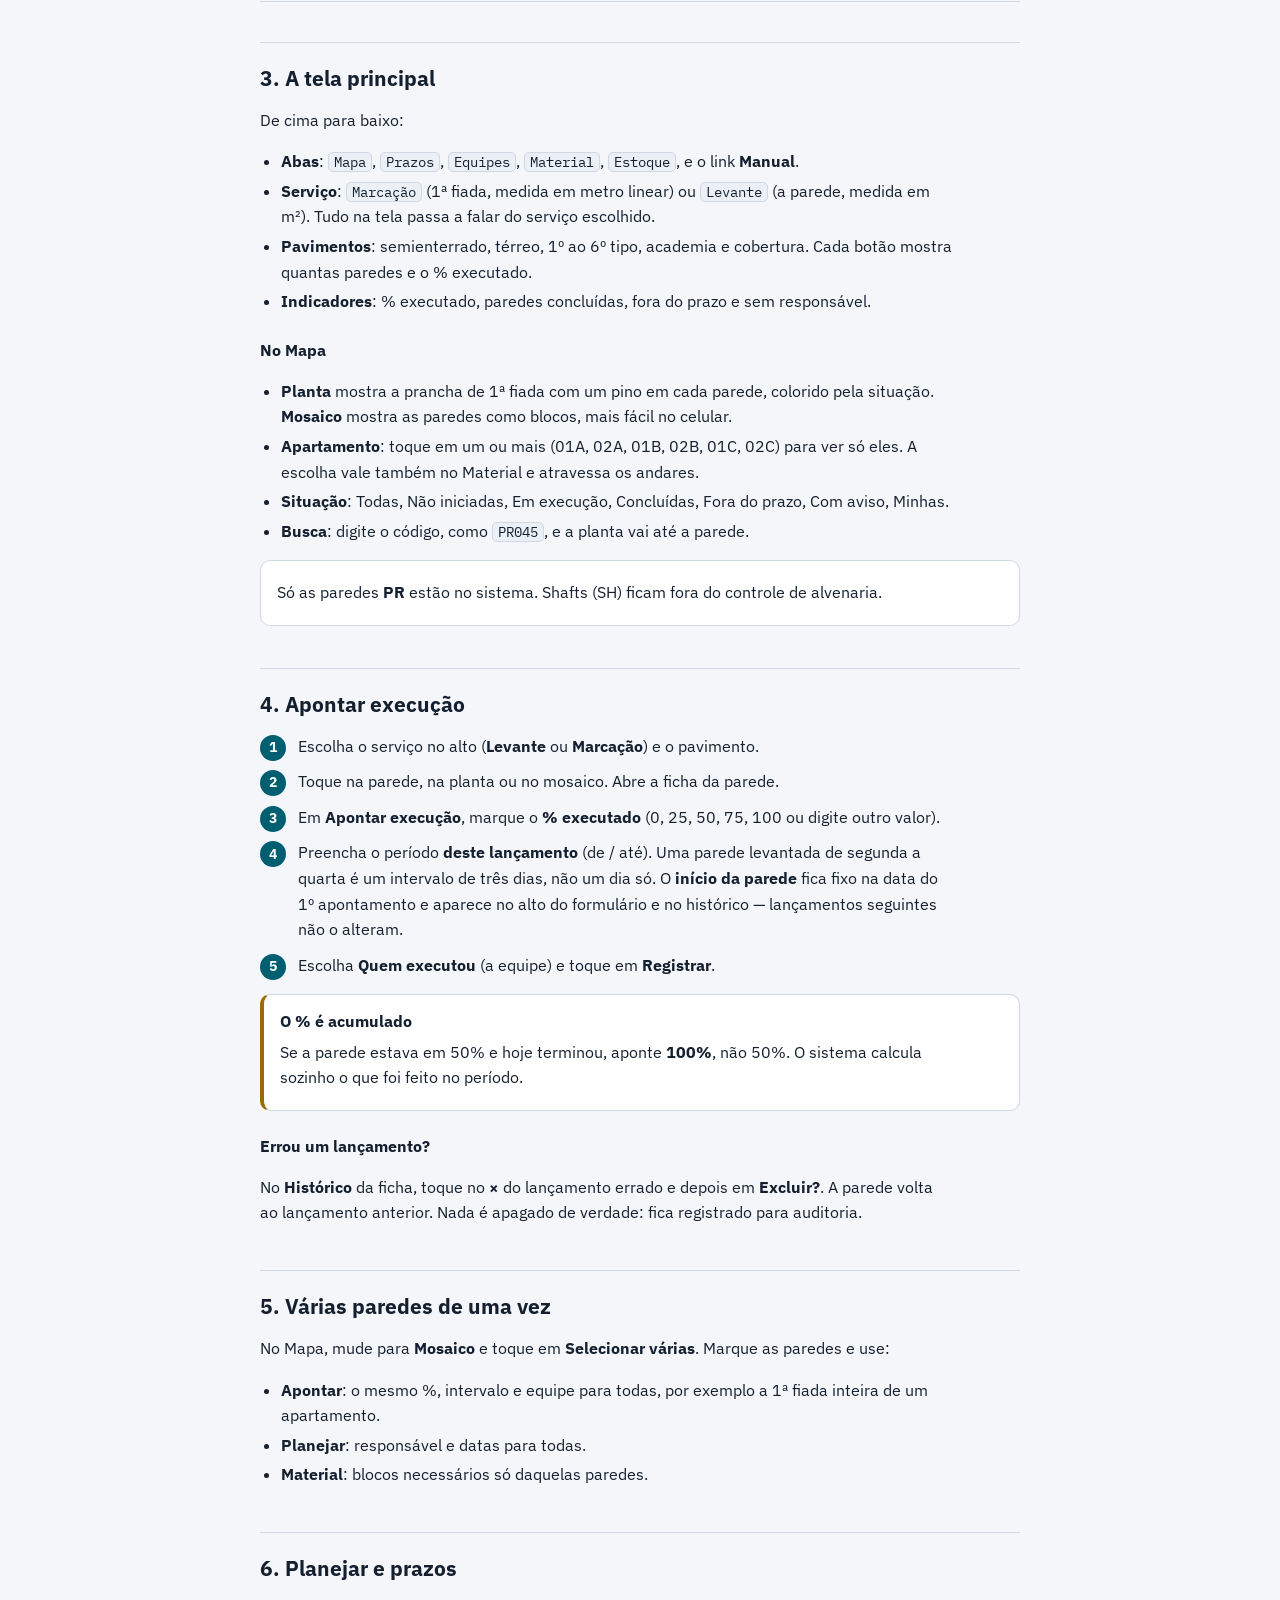
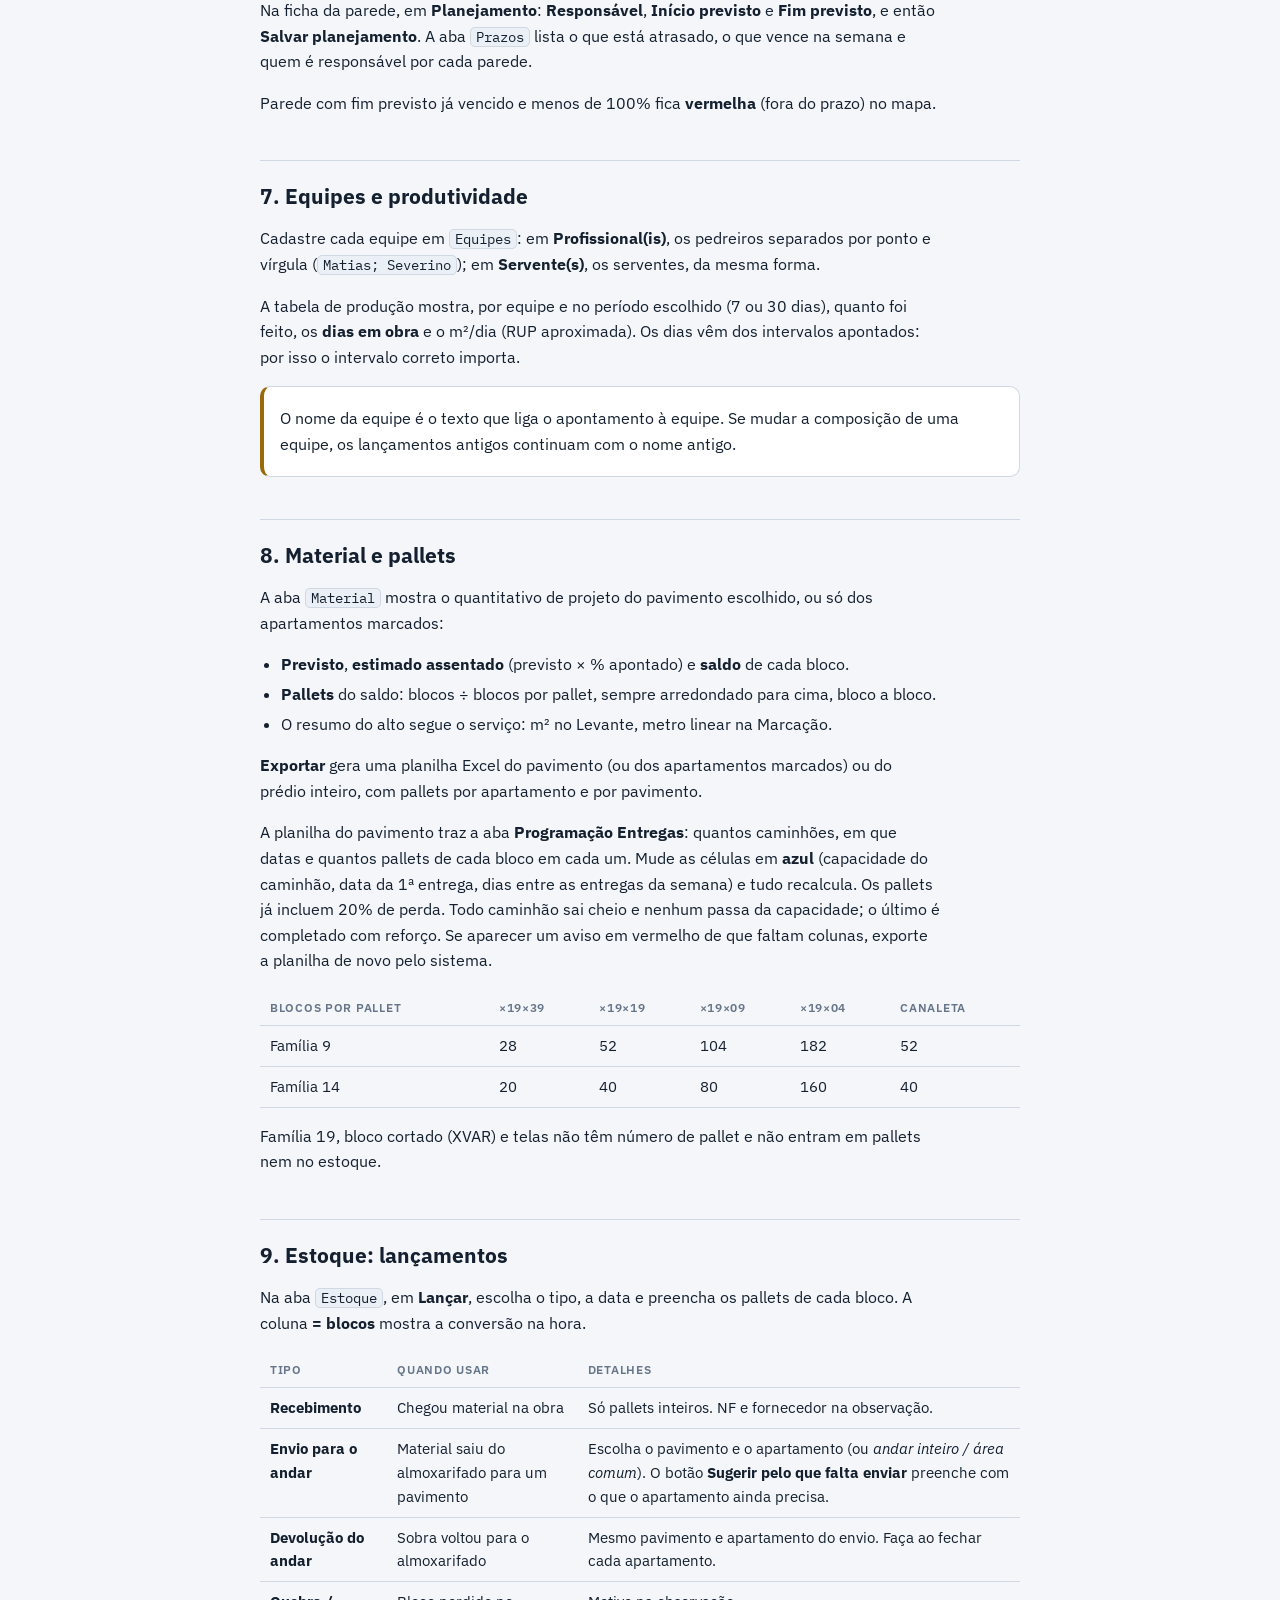
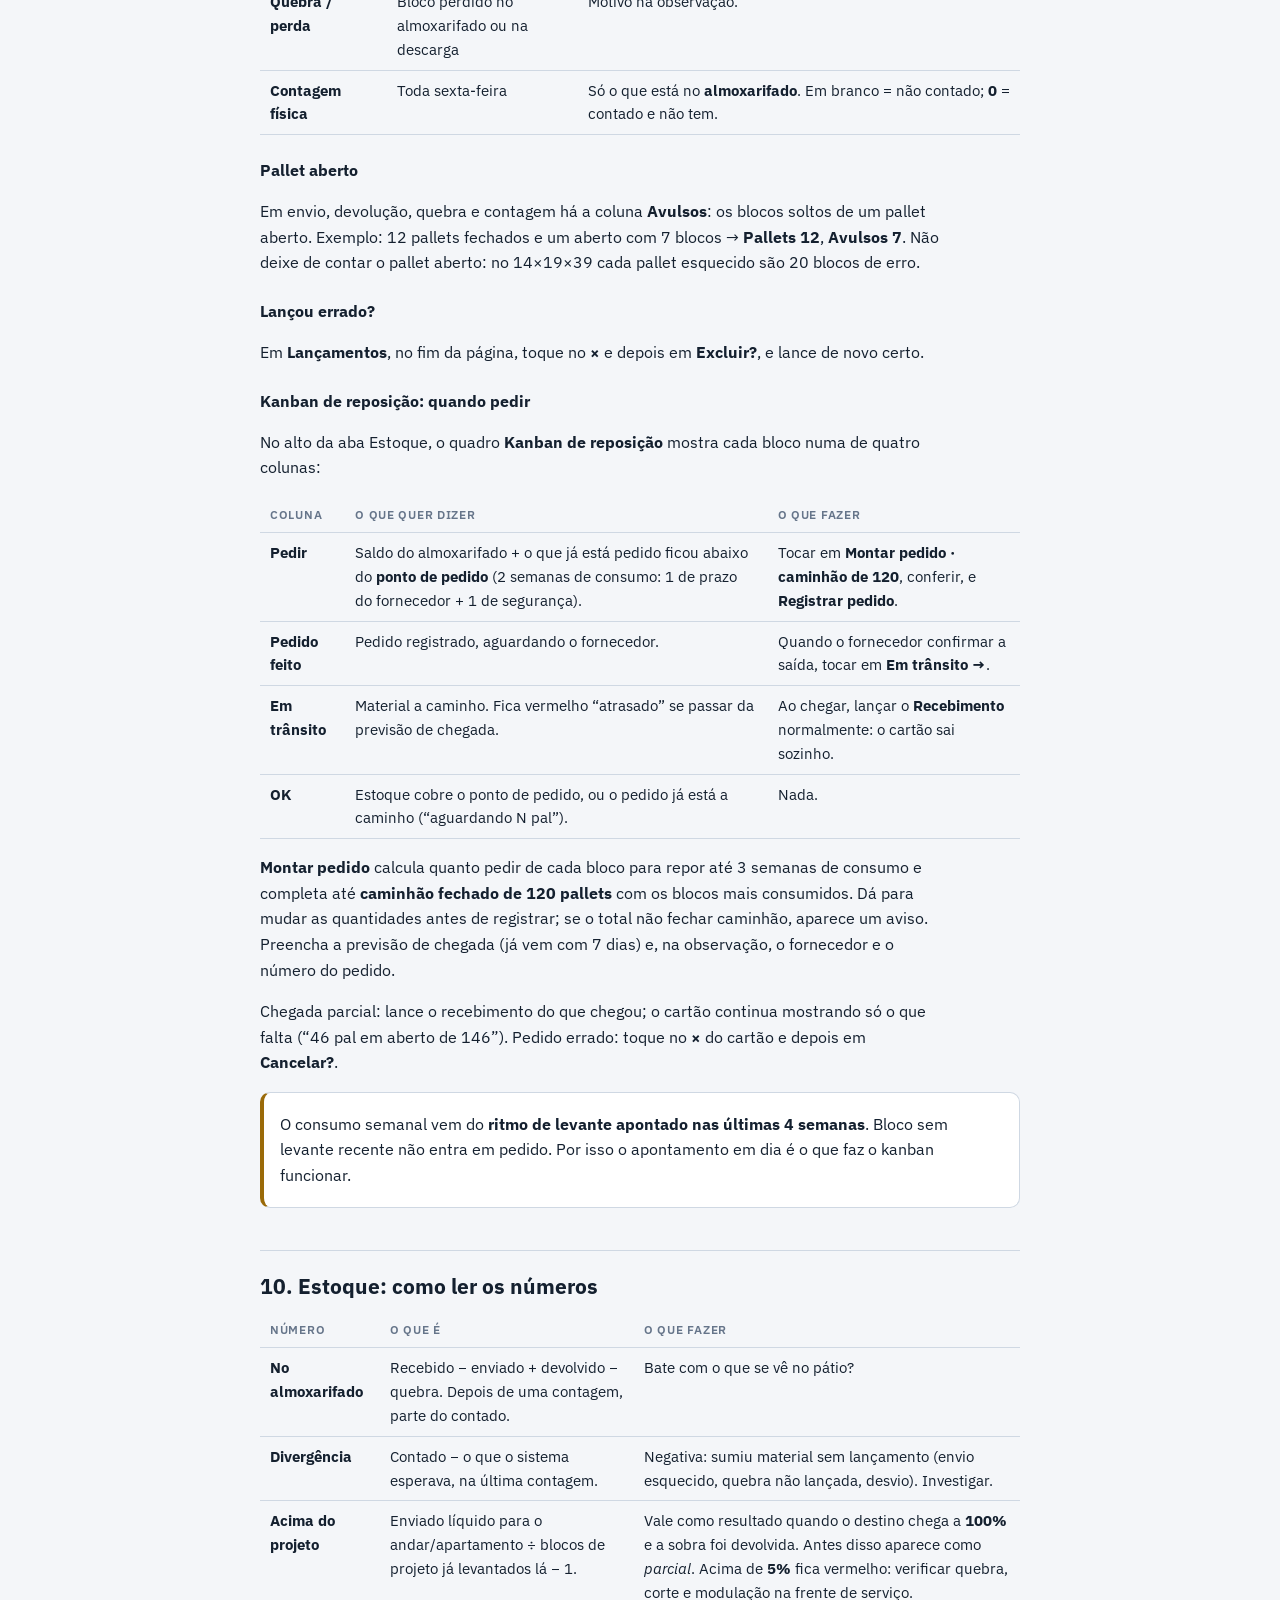
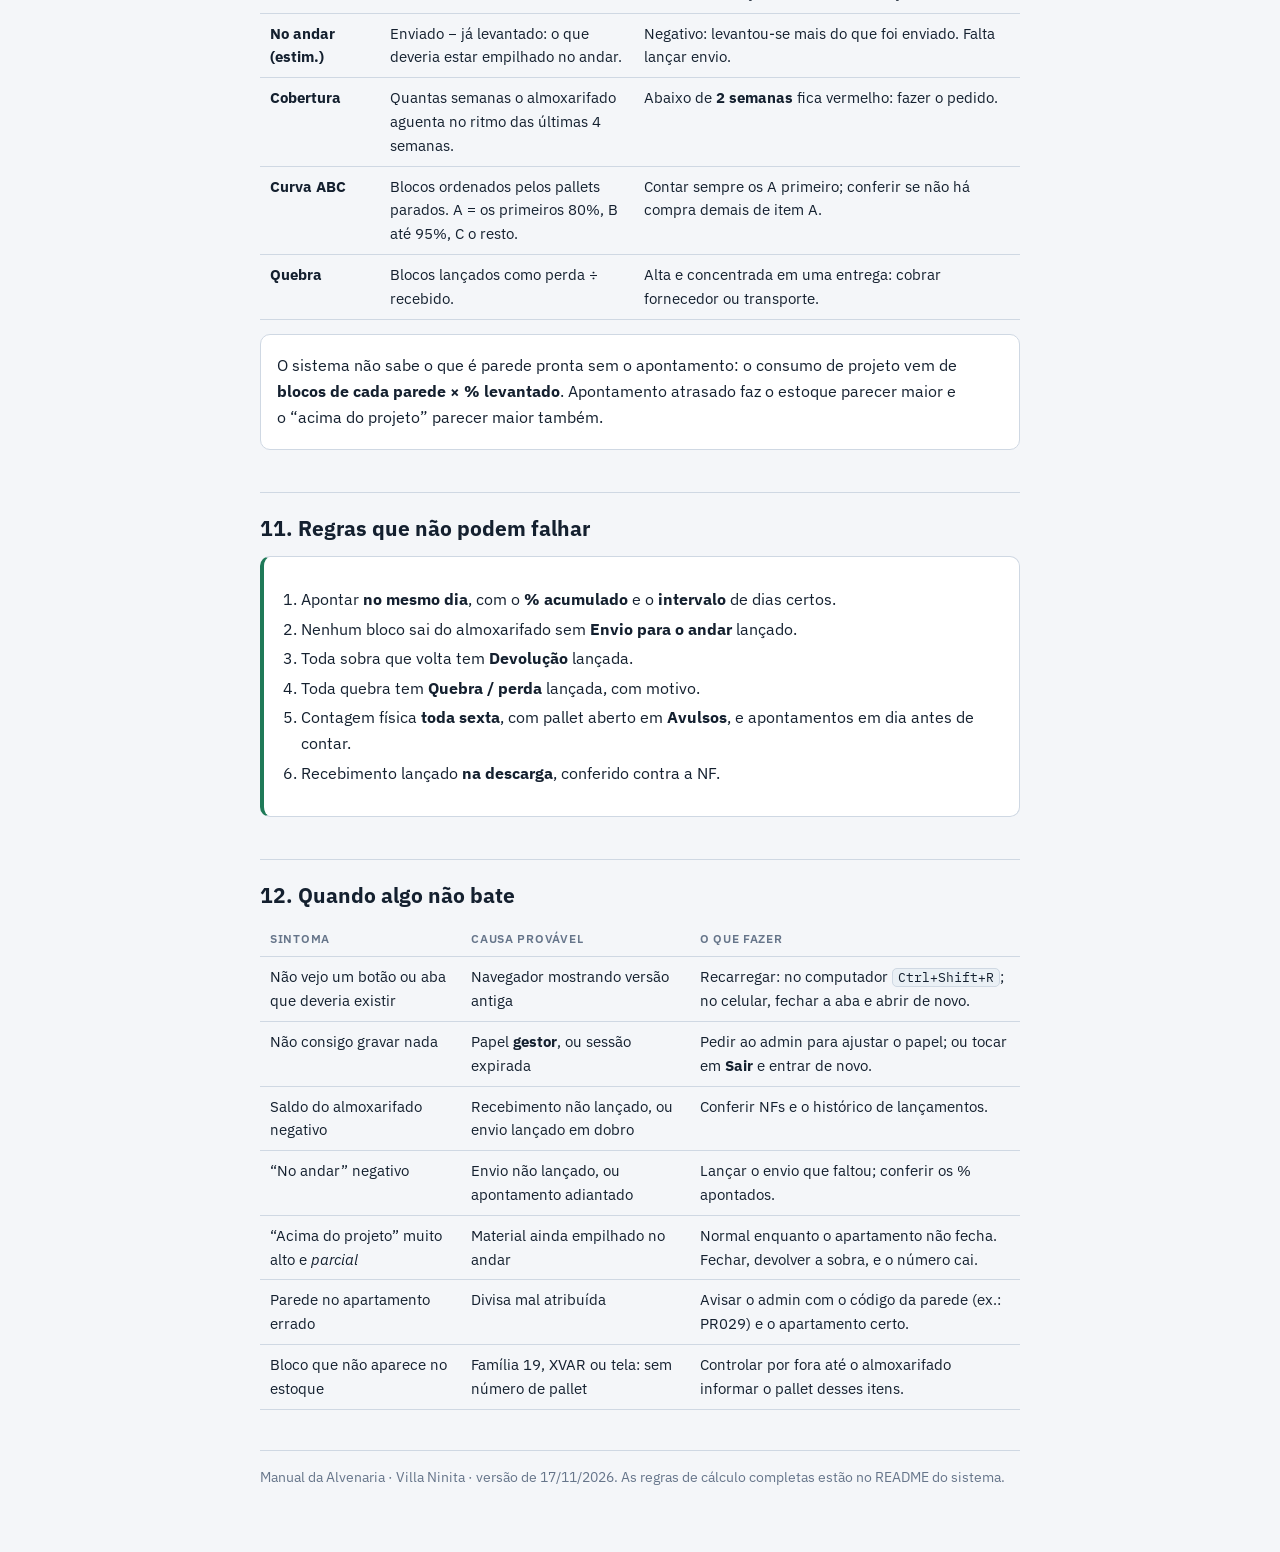
==== commit 69ccd295: "fix(ficha): início da parede fixo no 1º apontamento A ficha passa a mostrar o início de cada serviço" ====
--- a/manual.html
+++ b/manual.html
@@ -170,7 +170,7 @@
     <li>Escolha o serviço no alto (<b>Levante</b> ou <b>Marcação</b>) e o pavimento.</li>
     <li>Toque na parede, na planta ou no mosaico. Abre a ficha da parede.</li>
     <li>Em <b>Apontar execução</b>, marque o <b>% executado</b> (0, 25, 50, 75, 100 ou digite outro valor).</li>
-    <li>Preencha <b>Começou em</b> e <b>Terminou em</b>. Uma parede levantada de segunda a quarta é um intervalo de três dias, não um dia só.</li>
+    <li>Preencha o período <b>deste lançamento</b> (de / até). Uma parede levantada de segunda a quarta é um intervalo de três dias, não um dia só. O <b>início da parede</b> fica fixo na data do 1º apontamento e aparece no alto do formulário e no histórico — lançamentos seguintes não o alteram.</li>
     <li>Escolha <b>Quem executou</b> (a equipe) e toque em <b>Registrar</b>.</li>
   </ol>
   <div class="quadro alerta"><b class="t">O % é acumulado</b>
